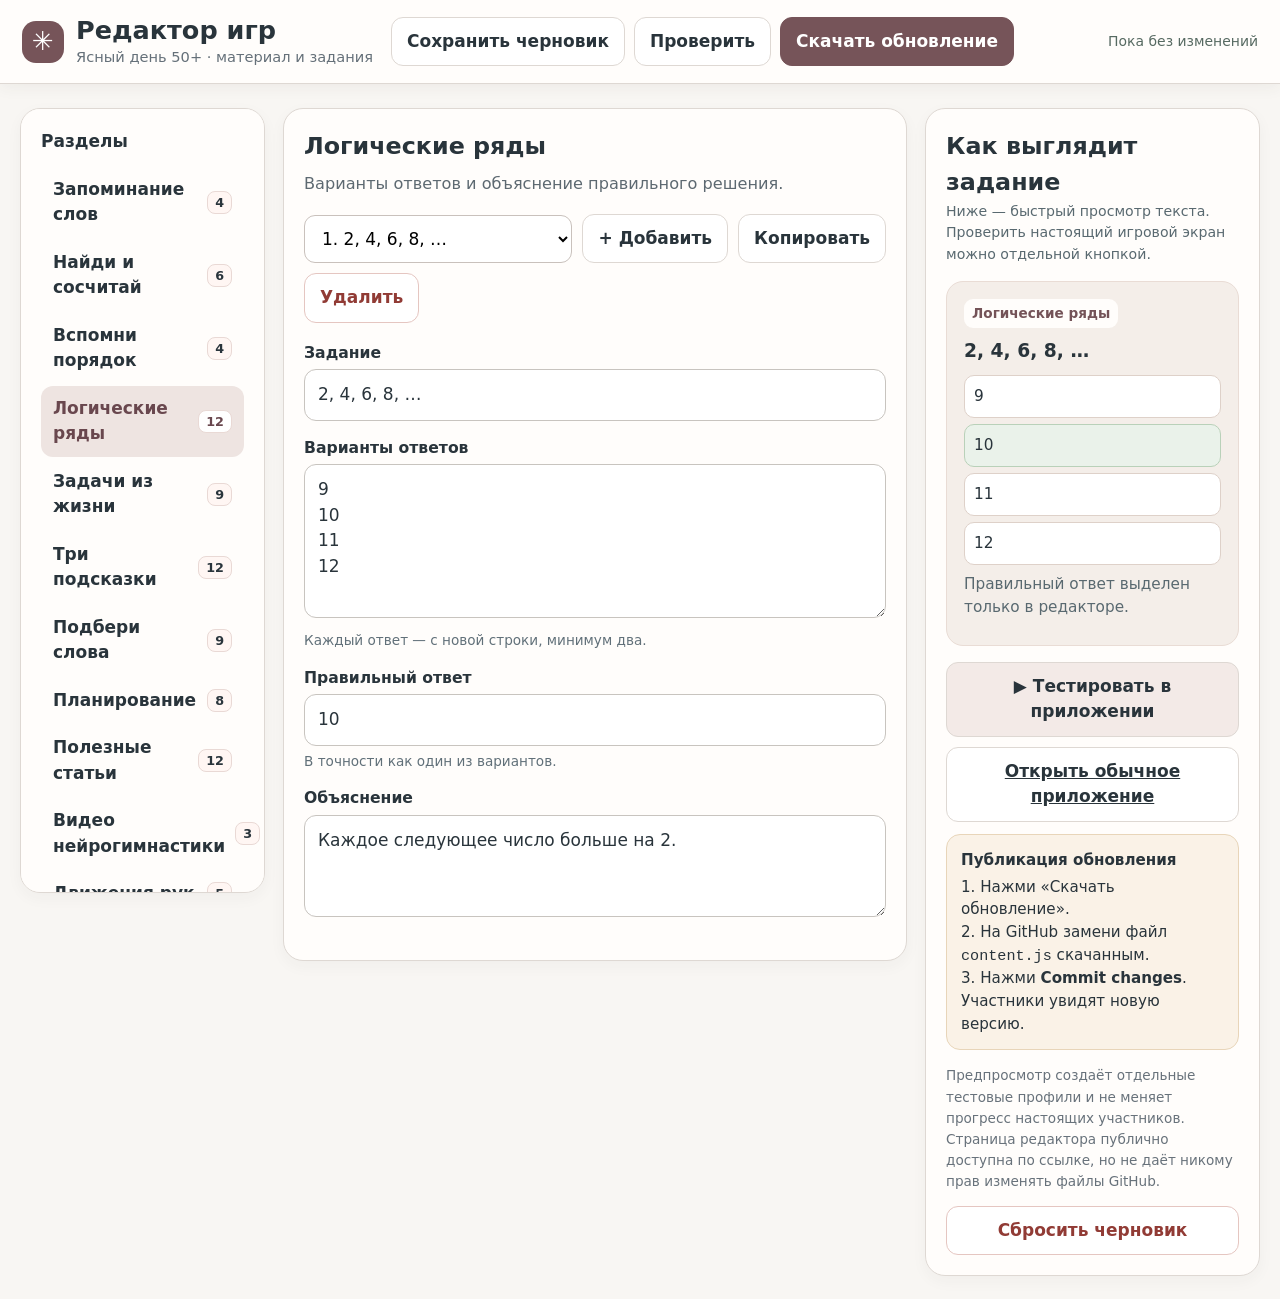
==== studio.html @ ee26c115 "Add files via upload" ====
<!doctype html>
<html lang="ru">
<head>
<meta charset="utf-8"/>
<meta name="viewport" content="width=device-width,initial-scale=1"/>
<meta name="color-scheme" content="light"/>
<meta name="robots" content="noindex,nofollow"/>
<title>Редактор игр — Ясный день 50+</title>
<style>
:root{font-family:system-ui,-apple-system,"Segoe UI",Arial,sans-serif;color:#29343b;background:#f8f6f3;font-size:17px;line-height:1.5;--accent:#765459;--dark:#29343b;--border:#ded8d3;--cream:#f8f6f3;--card:#fffdfb}
*{box-sizing:border-box}body{margin:0}button,input,textarea,select{font:inherit}button{cursor:pointer}button:disabled{cursor:not-allowed;opacity:.45}button:focus-visible,input:focus-visible,textarea:focus-visible,select:focus-visible,a:focus-visible{outline:3px solid #aa6d73;outline-offset:3px}a{color:#765459}h1,h2,h3,p{margin:0}h1{font-size:1.5rem;line-height:1.2}h2{font-size:1.4rem}h3{font-size:1.05rem}p{line-height:1.55}header{position:sticky;top:0;z-index:10;background:#fffdfb;border-bottom:1px solid var(--border);box-shadow:0 3px 15px #413b3410}.top{max-width:1420px;margin:auto;padding:15px 22px;display:flex;align-items:center;gap:18px;justify-content:space-between;flex-wrap:wrap}.logo{display:flex;align-items:center;gap:12px}.mark{width:42px;height:42px;border-radius:14px;background:var(--accent);display:grid;place-items:center;color:white;font-size:26px}.sub{color:#657079;font-size:.86rem}.actions{display:flex;gap:9px;flex-wrap:wrap;align-items:center}.button{border:1px solid var(--border);background:white;color:var(--dark);border-radius:12px;padding:11px 15px;font-weight:700;min-height:45px}.button.primary{background:var(--accent);border-color:var(--accent);color:white}.button.soft{background:#f3eae7}.button.warn{color:#913b35;border-color:#e5c6c1}.button:hover{filter:brightness(.97)}main{max-width:1420px;margin:24px auto;padding:0 20px;display:grid;grid-template-columns:245px minmax(400px,1fr) minmax(275px,335px);gap:18px;align-items:start}.panel{border:1px solid var(--border);background:var(--card);border-radius:20px;padding:20px;box-shadow:0 5px 16px #36312a0a}.sidebar{position:sticky;top:100px;max-height:calc(100vh - 115px);overflow-y:auto}.sidebar h2{font-size:1rem;margin:0 0 12px}.group{padding:10px 12px;border:0;background:transparent;border-radius:12px;width:100%;text-align:left;color:var(--dark);font-weight:650;margin:2px 0;display:flex;justify-content:space-between;gap:10px;align-items:center}.group.selected{background:#eee4e1;color:#69474e}.counter{background:#fff6f3;border:1px solid #e9d9d5;padding:1px 7px;border-radius:8px;font-size:.75rem}.group.selected .counter{background:white}.topline{display:flex;align-items:start;justify-content:space-between;gap:16px;flex-wrap:wrap;margin-bottom:18px}.desc{color:#5d6971;max-width:65ch;font-size:.95rem;margin-top:6px}.entry-tools{display:flex;gap:10px;align-items:center;flex-wrap:wrap;margin:16px 0 18px}.entry-tools select{flex:1;min-width:190px;max-width:100%;padding:12px 13px;border:1.5px solid #c9c1bc;background:white;border-radius:11px}.field{display:block;margin:15px 0}.field label{display:block;font-weight:750;font-size:.92rem;margin-bottom:5px}.field small{display:block;color:#617079;margin-top:5px;font-size:.8rem}.field input,.field textarea{width:100%;border:1.5px solid #c8c4bf;border-radius:12px;padding:12px 13px;background:white;color:var(--dark);line-height:1.5}.field textarea{resize:vertical;min-height:80px}.field textarea.rows{min-height:115px}.field textarea.paras{min-height:195px}.hint{font-size:.83rem;color:#596970}.status{font-size:.82rem;color:#576a62;margin-left:auto}.status.warning{color:#9d453b}.preview-panel{position:sticky;top:100px}.mini{border-radius:17px;background:#f4eee9;padding:17px;margin-top:15px;border:1px solid #e9dcd5}.mini span.tag{display:inline-block;background:#fffdfb;color:#745358;border-radius:9px;padding:4px 8px;font-size:.8rem;font-weight:700;margin-bottom:10px}.mini h3{font-size:1.1rem;line-height:1.35;margin-bottom:12px}.mini .choice{border:1px solid #ded1c9;border-radius:10px;margin:6px 0;padding:9px;background:white;font-size:.9rem}.mini .correct{background:#eaf2ea;border-color:#b9d1b9}.mini p{margin:8px 0;font-size:.9rem}.callout{background:#faf2e7;border:1px solid #e8d5b9;border-radius:14px;padding:14px;margin:12px 0;font-size:.89rem}.callout b{display:block;margin-bottom:4px}.footer-note{font-size:.8rem;color:#68727b;margin-top:15px}.stages{margin-top:16px;display:grid;gap:10px}.stages a,.stages button{width:100%;text-align:center}.entryempty{padding:45px 10px;text-align:center;color:#6b7277}.notify{position:fixed;right:20px;bottom:20px;padding:13px 18px;border-radius:12px;background:#263d34;color:white;max-width:350px;box-shadow:0 8px 26px #1114;display:none;z-index:30}.notify.visible{display:block}ol{padding-left:22px}li{margin:6px 0}strong{font-weight:780}@media(max-width:1120px){main{grid-template-columns:210px minmax(320px,1fr)}.preview-panel{position:static;grid-column:2}.sidebar{top:95px}}@media(max-width:720px){main{display:block;padding:0 12px;margin:12px auto}.sidebar,.preview-panel{position:static;max-height:none;margin-bottom:14px}.sidebar .groups{display:grid;grid-template-columns:1fr 1fr;gap:4px}.panel{padding:16px;margin-bottom:14px}.group{padding:10px 7px;font-size:.87rem}.top{padding:12px}.actions{width:100%}.actions .button{flex:1;padding:10px}.entry-tools select{width:100%;flex-basis:100%}.preview-panel{display:block}.status{width:100%}h1{font-size:1.25rem}}
</style>
<script src="./content.js" defer></script>
<script defer>
'use strict';
const KEY='yasny-editor-draft-v1';
const CATALOG={
WORD_POOLS:{name:'Запоминание слов',desc:'Каждая строка — одно слово. Один список используется в одном раунде.',kind:'list',fields:[['items','Слова','lines','Минимум 8 разных слов; лучше 12.']]},
FOCUS_POOLS:{name:'Найди и сосчитай',desc:'Первое слово — искомое, остальные — похожие отвлекающие.',kind:'list',fields:[['items','Слова','lines','Нужно 4 или больше: первое — цель.']]},
SEQ_POOLS:{name:'Вспомни порядок',desc:'Наборы для запоминания последовательности.',kind:'list',fields:[['items','Слова','lines','Минимум 5 разных слов.']]},
LOGIC:{name:'Логические ряды',desc:'Варианты ответов и объяснение правильного решения.',kind:'object',fields:[['q','Задание','text'],['choices','Варианты ответов','lines','Каждый ответ — с новой строки, минимум два.'],['answer','Правильный ответ','text','В точности как один из вариантов.'],['why','Объяснение','textarea']]},
EVERYDAY:{name:'Задачи из жизни',desc:'Небольшие бытовые задачи без давления времени.',kind:'object',fields:[['q','Вопрос','textarea'],['choices','Варианты ответов','lines'],['answer','Правильный ответ','text'],['why','Объяснение','textarea']]},
ASSOCIATIONS:{name:'Три подсказки',desc:'Три ассоциации, четыре возможных ответа.',kind:'object',fields:[['clues','Подсказки','lines','Желательно ровно три.'],['choices','Варианты ответов','lines'],['answer','Правильный ответ','text'],['why','Объяснение','textarea']]},
SPEECH_PROMPTS:{name:'Подбери слова',desc:'Участник называет или записывает слова по заданной теме.',kind:'object',fields:[['title','Название задания','text'],['hint','Пояснение','textarea'],['sample','Пример','textarea']]},
PLANNING_TASKS:{name:'Планирование',desc:'Три действия должны быть записаны сразу в правильном порядке.',kind:'object',fields:[['q','Ситуация','textarea'],['steps','Правильный порядок действий','lines','Каждое действие с новой строки, минимум три.'],['why','Объяснение','textarea']]},
ARTICLES:{name:'Полезные статьи',desc:'Короткие статьи для чтения в приложении.',kind:'object',fields:[['id','Уникальный ID (латиница)','text'],['category','Раздел','text'],['minutes','Время чтения в минутах','number'],['title','Заголовок','text'],['source','Код источника','text','Например who, nia, rusmanual. Используй существующий код источника.'],['paras','Абзацы статьи','paragraphs','Отделяйте абзацы пустой строкой.'],['tip','Совет в конце','textarea']]},
NEURO_VIDEOS:{name:'Видео нейрогимнастики',desc:'Используются ссылки на оригинальные видеоплееры, не копии чужих роликов.',kind:'object',fields:[['id','Уникальный ID (латиница)','text'],['name','Название','text'],['author','Автор / канал','text'],['provider','Платформа','text'],['length','Продолжительность','text'],['desc','Описание','textarea'],['url','Ссылка на оригинал','text','Ссылка должна начинаться с https://'],['embed','Ссылка для встраивания','text','Используй адрес встраивания, предоставленный платформой.']]},
NEURO_STEPS:{name:'Движения рук',desc:'Пошаговые движения и более простой вариант.',kind:'object',fields:[['name','Название','text'],['duration','Примерная длительность','text'],['kind','Что тренируем','text'],['instruction','Инструкция','textarea'],['easier','Упрощённый вариант','textarea']]}
};
const toText=v=>v==null?'':typeof v==='string'?v:String(v);
const htmlEscape=x=>toText(x).replace(/[&<>"']/g,c=>({'&':'&amp;','<':'&lt;','>':'&gt;','"':'&quot;',"'":'&#39;'}[c]));
const clone=v=>JSON.parse(JSON.stringify(v));
let published, content, selectedType='LOGIC', selectedIndex=0, statusTimer;
const $=id=>document.getElementById(id);
function inform(msg,problem=false){const el=$('notify');el.textContent=msg;el.style.background=problem?'#894b42':'#263d34';el.classList.add('visible');setTimeout(()=>el.classList.remove('visible'),2600)}
function restoreDraft(){try{const val=JSON.parse(localStorage.getItem(KEY)||'null');return val&&typeof val==='object'&&Object.keys(CATALOG).every(k=>Array.isArray(val[k]))?val:null}catch{return null}}
function saveDraft(){try{localStorage.setItem(KEY,JSON.stringify(content));$('status').textContent='Черновик сохранён в этом браузере';$('status').classList.remove('warning')}catch(e){$('status').textContent='Не удалось сохранить черновик. Скачай файл.';$('status').classList.add('warning')}}
function markSaved(){clearTimeout(statusTimer);$('status').textContent='Сохранение…';statusTimer=setTimeout(saveDraft,300)}
function humanItem(item,idx,type){if(Array.isArray(item))return `${idx+1}. ${item.slice(0,3).join(' · ')}${item.length>3?'…':''}`;return `${idx+1}. ${item.title||item.q||item.name||item.clues?.join(' + ')||'Задание'}`.slice(0,80)}
function listTypes(){const list=$('groups');list.innerHTML=Object.keys(CATALOG).map(k=>`<button class="group ${k===selectedType?'selected':''}" data-type="${k}" type="button">${htmlEscape(CATALOG[k].name)} <span class="counter">${content[k].length}</span></button>`).join('');list.querySelectorAll('button').forEach(b=>b.addEventListener('click',()=>{selectedType=b.dataset.type;selectedIndex=0;renderAll()}))}
function getItems(){return content[selectedType]}
function renderEntryList(){let a=getItems();if(selectedIndex>=a.length)selectedIndex=Math.max(0,a.length-1);$('entry-select').innerHTML=a.map((x,i)=>`<option value="${i}">${htmlEscape(humanItem(x,i,selectedType))}</option>`).join('');$('entry-select').value=String(selectedIndex);$('empty').hidden=a.length!==0;$('fields').hidden=a.length===0;$('delete').disabled=a.length<=1;$('duplicate').disabled=a.length===0}
function fieldText(v,kind){if(kind==='paragraphs')return Array.isArray(v)?v.join('\n\n'):toText(v);if(kind==='lines')return Array.isArray(v)?v.join('\n'):toText(v);return toText(v)}
function renderFields(){const schema=CATALOG[selectedType],row=getItems()[selectedIndex];$('fields').innerHTML='';if(!row)return;for(const [name,label,kind,hint] of schema.fields){let v=schema.kind==='list'?row:row[name];const container=document.createElement('div');container.className='field';let l=document.createElement('label');l.textContent=label;let ctl=document.createElement(kind==='textarea'||kind==='lines'||kind==='paragraphs'?'textarea':'input');ctl.id='field-'+name;l.htmlFor=ctl.id;container.appendChild(l);if(ctl.tagName==='TEXTAREA'){ctl.className=kind==='paragraphs'?'paras':kind==='lines'?'rows':'';ctl.rows=kind==='paragraphs'?9:kind==='lines'?5:3}else{ctl.type=kind==='number'?'number':'text';if(kind==='number')ctl.min='1'}ctl.value=fieldText(v,kind);ctl.addEventListener('input',()=>{let newVal=ctl.value;if(kind==='lines')newVal=newVal.split(/\r?\n/).map(x=>x.trim()).filter(Boolean);if(kind==='paragraphs')newVal=newVal.split(/\n\s*\n/).map(x=>x.trim()).filter(Boolean);if(kind==='number')newVal=Math.max(1,Number(newVal)||1);if(schema.kind==='list')getItems()[selectedIndex]=newVal;else getItems()[selectedIndex][name]=newVal;markSaved();renderMini();});container.appendChild(ctl);if(hint){let el=document.createElement('small');el.textContent=hint;container.appendChild(el)}$('fields').appendChild(container)}}
function renderMini(){const typ=selectedType,rec=getItems()[selectedIndex],host=$('mini');if(!rec){host.innerHTML='<p>Добавьте первое задание.</p>';return}let h=`<span class="tag">${htmlEscape(CATALOG[typ].name)}</span>`;if(Array.isArray(rec)){h+=`<h3>${typ==='FOCUS_POOLS'?'Найдите первый элемент':'Запомните слова'}</h3><div>${rec.map((x,i)=>`<div class="choice">${typ==='FOCUS_POOLS'&&i===0?'Цель: ':''}${htmlEscape(x)}</div>`).join('')}</div>`}
else if(rec.choices){h+=`<h3>${htmlEscape(rec.q||rec.clues?.join(' · ')||'Какой вариант подходит?')}</h3>${rec.choices.map(c=>`<div class="choice ${c===rec.answer?'correct':''}">${htmlEscape(c)}</div>`).join('')}<p class="hint">Правильный ответ выделен только в редакторе.</p>`}
else if(rec.steps){h+=`<h3>${htmlEscape(rec.q)}</h3>${rec.steps.map((step,i)=>`<div class="choice">${i+1}. ${htmlEscape(step)}</div>`).join('')}`}
else if(rec.paras){h+=`<h3>${htmlEscape(rec.title)}</h3>${rec.paras.slice(0,2).map(p=>`<p>${htmlEscape(p)}</p>`).join('')}`}
else{h+=`<h3>${htmlEscape(rec.title||rec.name||'Новое упражнение')}</h3><p>${htmlEscape(rec.hint||rec.desc||rec.instruction||'Заполните поля слева.')}</p>`}host.innerHTML=h}
function renderAll(){const cfg=CATALOG[selectedType];$('section-title').textContent=cfg.name;$('section-desc').textContent=cfg.desc;listTypes();renderEntryList();renderFields();renderMini()}
function newRow(type){let arr=content[type];if(!arr.length){if(CATALOG[type].kind==='list')return ['новое слово','ещё слово','третье слово','четвёртое слово','пятое слово','шестое слово','седьмое слово','восьмое слово'];const o={};for(const [n,,kind] of CATALOG[type].fields)o[n]=kind==='lines'||kind==='paragraphs'?[]:kind==='number'?2:'';if('id' in o)o.id='new-'+Math.random().toString(36).slice(2,8);return o}const v=clone(arr[arr.length-1]);if(CATALOG[type].kind==='list')return v;if('id' in v)v.id='new-'+Math.random().toString(36).slice(2,8);if('title' in v)v.title='Новое: '+v.title;if('name' in v)v.name='Новое: '+v.name;if('q' in v)v.q='Новое: '+v.q;return v}
function readErrors(){
 let problems=[];
 for(const type of Object.keys(CATALOG)){
  const a=content[type];
  if(!Array.isArray(a)||!a.length){problems.push(`${CATALOG[type].name}: нет заданий`);continue;}
  for(let i=0;i<a.length;i++){
   const o=a[i],ref=`${CATALOG[type].name} №${i+1}`;
   if(Array.isArray(o)){
    const min=type==='FOCUS_POOLS'?4:type==='WORD_POOLS'?8:5;
    if(o.length<min)problems.push(`${ref}: минимум ${min} слов`);
    if(new Set(o).size!==o.length)problems.push(`${ref}: повторяются слова`);
    continue;
   }
   for(const [key,label] of CATALOG[type].fields){
    const v=o[key];
    if(v===undefined||v===null||(typeof v==='string'&&!v.trim())||(Array.isArray(v)&&!v.length))problems.push(`${ref}: заполните «${label}»`);
   }
   if(o.choices){
    if(o.choices.length<2)problems.push(`${ref}: минимум два ответа`);
    if(!o.choices.includes(o.answer))problems.push(`${ref}: правильный ответ не совпадает с вариантами`);
   }
   if(type==='ASSOCIATIONS'&&o.clues.length!==3)problems.push(`${ref}: нужно ровно три подсказки`);
   if(type==='PLANNING_TASKS'&&o.steps.length<3)problems.push(`${ref}: минимум три действия`);
   if(type==='NEURO_VIDEOS'&&(!/^https:\/\//.test(o.url)||!/^https:\/\//.test(o.embed)))problems.push(`${ref}: ссылки должны начинаться с https://`);
   if(['ARTICLES','NEURO_VIDEOS'].includes(type)&&!/^[a-z0-9_-]+$/i.test(o.id))problems.push(`${ref}: ID может содержать только латиницу, цифры, - или _`);
   if(type==='ARTICLES'&&!['dual','who','rus','rusmanual','active','review','nhs','breath','nia','pointer','nice','wcag','nih'].includes(o.source))problems.push(`${ref}: неизвестный код источника`);
  }
  if(['ARTICLES','NEURO_VIDEOS'].includes(type)){
   const ids=a.map(v=>v.id);
   if(new Set(ids).size!==ids.length)problems.push(`${CATALOG[type].name}: повторяются ID`);
  }
 }
 return problems;
}
function checkContent(){const errs=readErrors();$('errors').hidden=!errs.length;$('errors').innerHTML=errs.length?`<b>Нужно поправить перед публикацией (${errs.length}):</b><ol>${errs.slice(0,18).map(e=>`<li>${htmlEscape(e)}</li>`).join('')}${errs.length>18?`<li>И ещё ${errs.length-18}…</li>`:''}</ol>`:'<b>Всё заполнено корректно.</b>';return errs.length===0}
function exportedContent(){return `/* Материалы приложения «Ясный день 50+». Создано редактором studio.html. */\n(function(){\n  const published = ${JSON.stringify(content,null,2)};\n  let current = published;\n  if (new URLSearchParams(location.search).get('preview') === '1') {\n    try {\n      const draft = JSON.parse(localStorage.getItem('yasny-editor-draft-v1') || 'null');\n      if (draft && typeof draft === 'object' && Array.isArray(draft.LOGIC) && Array.isArray(draft.NEURO_VIDEOS)) current = draft;\n    } catch (e) { console.warn('Не удалось загрузить черновик', e); }\n  }\n  window.YASNY_CONTENT = current;\n})();\n`}
function download(filename,str,mime){const blob=new Blob([str],{type:mime});const url=URL.createObjectURL(blob),a=document.createElement('a');a.href=url;a.download=filename;document.body.appendChild(a);a.click();a.remove();setTimeout(()=>URL.revokeObjectURL(url),2000)}
document.addEventListener('DOMContentLoaded',()=>{
  if(!window.YASNY_CONTENT){document.body.innerHTML='<h1 style="padding:35px">Не загружен content.js. Положите studio.html рядом с content.js.</h1>';return}
  published=clone(window.YASNY_CONTENT);content=restoreDraft()||clone(published);renderAll();$('status').textContent=restoreDraft()?'Найден сохранённый черновик':'Пока без изменений';
  $('entry-select').addEventListener('change',e=>{selectedIndex=Number(e.target.value);renderFields();renderMini()});
  $('add').onclick=()=>{getItems().push(newRow(selectedType));selectedIndex=getItems().length-1;markSaved();renderAll();inform('Задание добавлено — отредактируйте поля')};
  $('duplicate').onclick=()=>{getItems().splice(selectedIndex+1,0,clone(getItems()[selectedIndex]));selectedIndex++;let rec=getItems()[selectedIndex];if(!Array.isArray(rec)&&'id'in rec)rec.id='copy-'+Math.random().toString(36).slice(2,8);markSaved();renderAll();inform('Создана копия задания')};
  $('delete').onclick=()=>{if(getItems().length<=1)return inform('В этой категории нужно оставить хотя бы одно задание',true);if(!confirm('Удалить это задание из черновика?'))return;getItems().splice(selectedIndex,1);selectedIndex=Math.max(0,selectedIndex-1);markSaved();renderAll()};
  $('save').onclick=()=>{clearTimeout(statusTimer);saveDraft();inform('Черновик сохранён на этом устройстве')};
  $('check').onclick=()=>{if(checkContent())inform('Проверка пройдена. Можно открыть предпросмотр.')};
  $('preview').onclick=()=>{saveDraft();window.open('./index.html?preview=1','_blank','noopener')};
  $('download').onclick=()=>{saveDraft();if(!checkContent())return inform('Исправьте замечания в блоке проверки',true);download('content.js',exportedContent(),'text/javascript;charset=utf-8');inform('Файл content.js скачан. Загрузите его на GitHub.')};
  $('reset').onclick=()=>{if(!confirm('Удалить локальный черновик и вернуть материалы из опубликованного content.js?'))return;content=clone(published);localStorage.removeItem(KEY);selectedIndex=0;renderAll();$('status').textContent='Черновик сброшен'};
});
</script>
</head>
<body>
<header><div class="top"><div class="logo"><div class="mark" aria-hidden="true">✳</div><div><h1>Редактор игр</h1><p class="sub">Ясный день 50+ · материал и задания</p></div></div><div class="actions"><button class="button" id="save" type="button">Сохранить черновик</button><button class="button" id="check" type="button">Проверить</button><button class="button primary" id="download" type="button">Скачать обновление</button></div><div class="status" id="status" aria-live="polite">Загрузка…</div></div></header>
<main>
<aside class="panel sidebar"><h2>Разделы</h2><div class="groups" id="groups"></div><div class="callout"><b>Как устроено сохранение</b>Изменения в редакторе видны только тебе, пока не загрузишь обновлённый файл на GitHub.</div></aside>
<section class="panel"><div class="topline"><div><h2 id="section-title"></h2><p class="desc" id="section-desc"></p></div></div><div class="entry-tools"><select aria-label="Выберите задание" id="entry-select"></select><button class="button" id="add" type="button">+ Добавить</button><button class="button" id="duplicate" type="button">Копировать</button><button class="button warn" id="delete" type="button">Удалить</button></div><div id="empty" class="entryempty" hidden>Здесь пока нет заданий. Нажмите «Добавить».</div><div id="fields"></div><div id="errors" class="callout" hidden aria-live="polite"></div></section>
<aside class="panel preview-panel"><h2>Как выглядит задание</h2><p class="hint">Ниже — быстрый просмотр текста. Проверить настоящий игровой экран можно отдельной кнопкой.</p><div class="mini" id="mini"></div><div class="stages"><button class="button soft" id="preview" type="button">▶ Тестировать в приложении</button><a class="button" href="./index.html" target="_blank" rel="noopener">Открыть обычное приложение</a></div><div class="callout"><b>Публикация обновления</b>1. Нажми «Скачать обновление».<br/>2. На GitHub замени файл <code>content.js</code> скачанным.<br/>3. Нажми <strong>Commit changes</strong>. Участники увидят новую версию.</div><p class="footer-note">Предпросмотр создаёт отдельные тестовые профили и не меняет прогресс настоящих участников. Страница редактора публично доступна по ссылке, но не даёт никому прав изменять файлы GitHub.</p><button class="button warn" id="reset" type="button" style="width:100%;margin-top:14px">Сбросить черновик</button></aside>
</main><div id="notify" class="notify" role="status" aria-live="polite"></div>
</body>
</html>
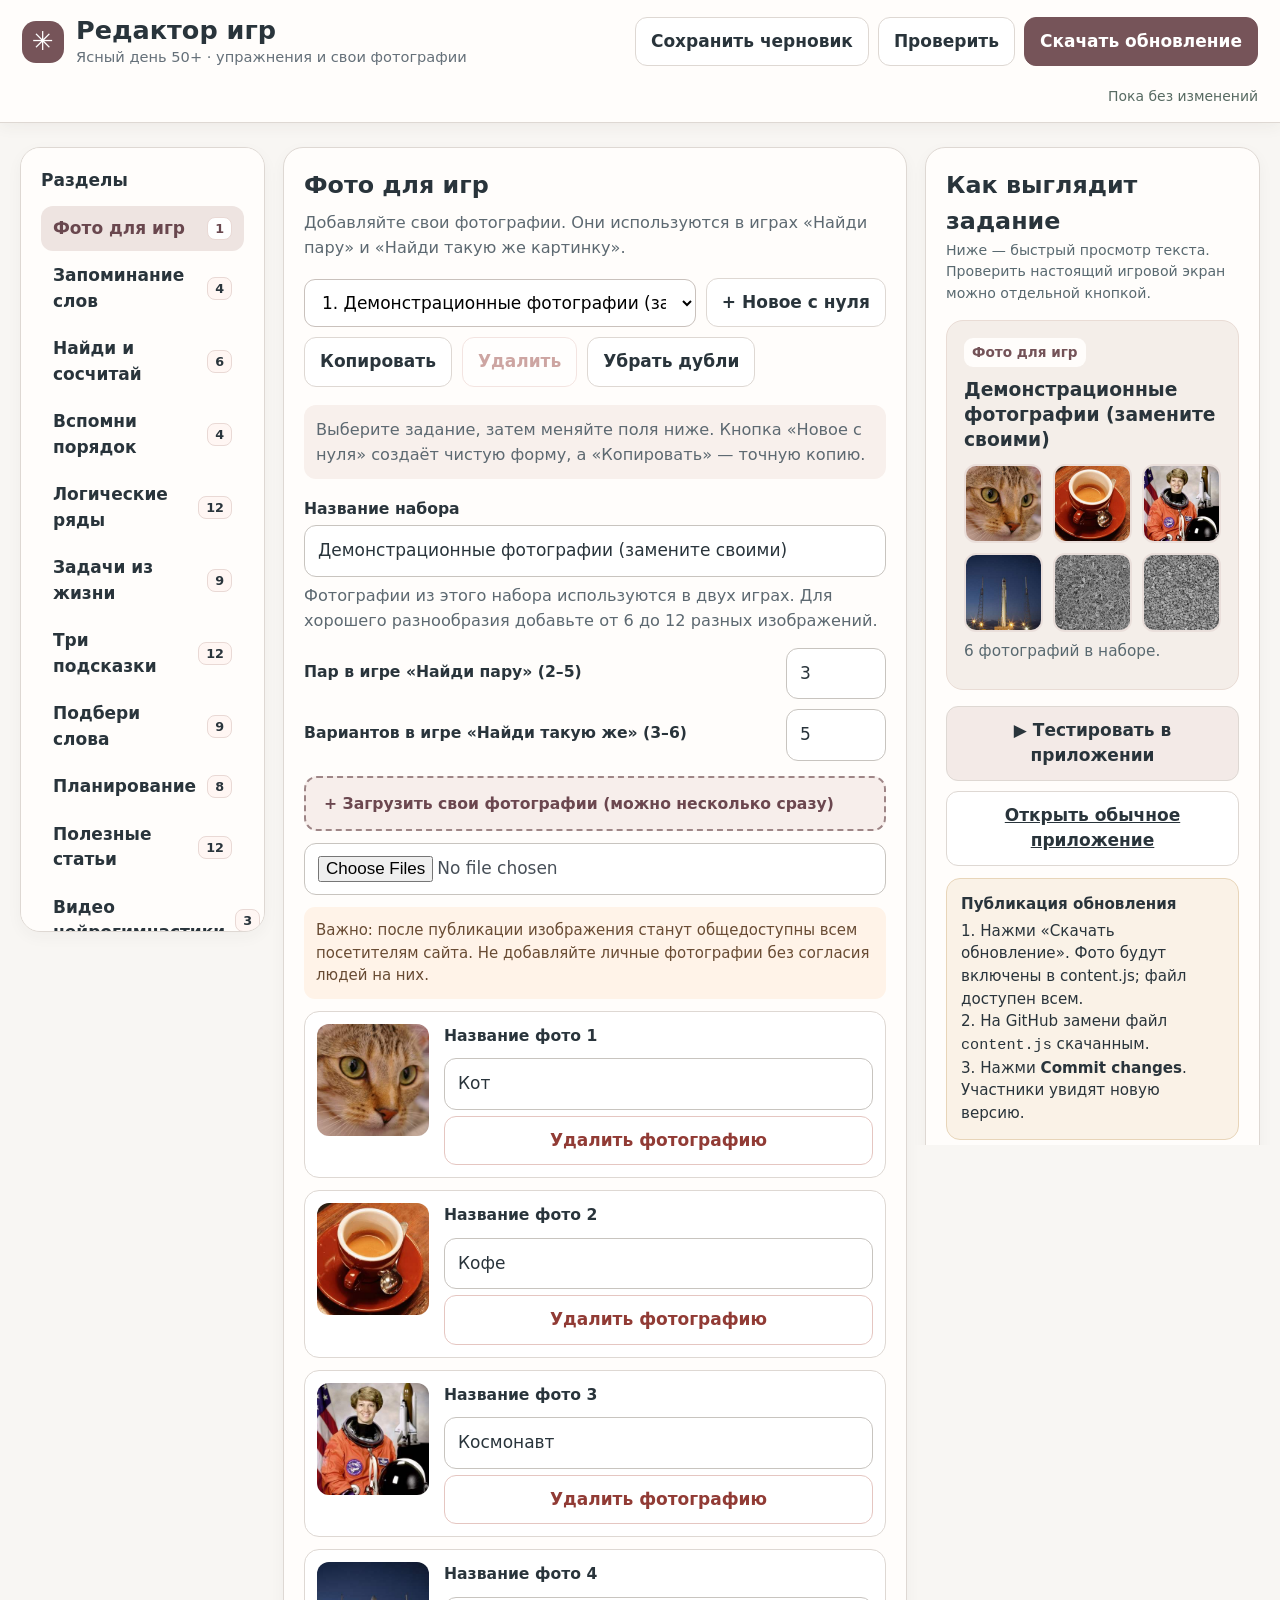
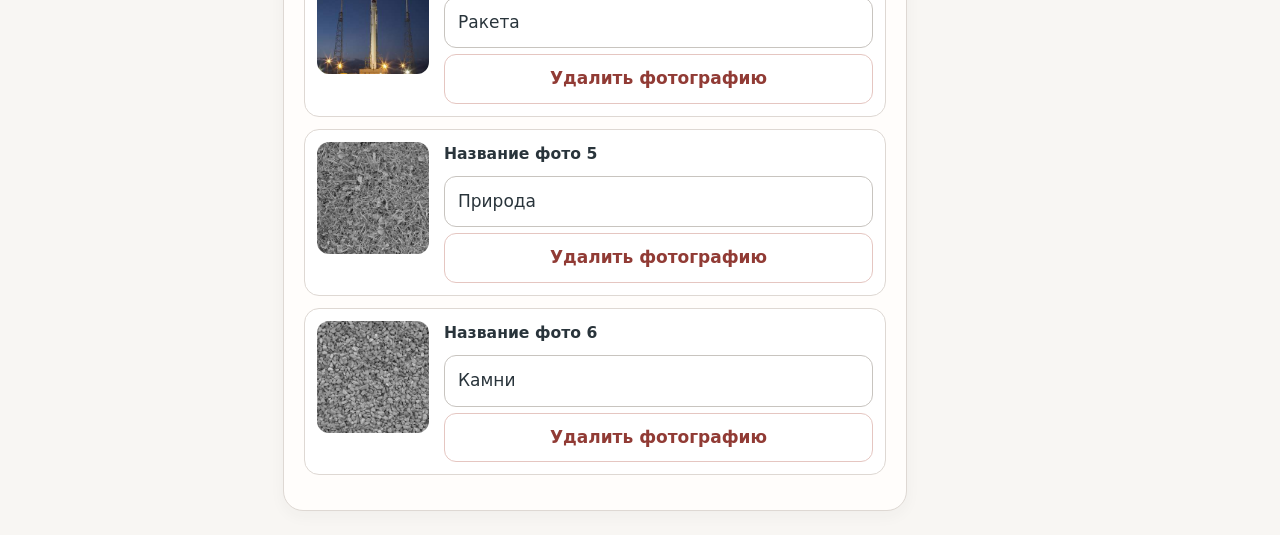
==== commit 230a4e57: "Add files via upload" ====
--- a/studio.html
+++ b/studio.html
@@ -9,12 +9,21 @@
 <style>
 :root{font-family:system-ui,-apple-system,"Segoe UI",Arial,sans-serif;color:#29343b;background:#f8f6f3;font-size:17px;line-height:1.5;--accent:#765459;--dark:#29343b;--border:#ded8d3;--cream:#f8f6f3;--card:#fffdfb}
 *{box-sizing:border-box}body{margin:0}button,input,textarea,select{font:inherit}button{cursor:pointer}button:disabled{cursor:not-allowed;opacity:.45}button:focus-visible,input:focus-visible,textarea:focus-visible,select:focus-visible,a:focus-visible{outline:3px solid #aa6d73;outline-offset:3px}a{color:#765459}h1,h2,h3,p{margin:0}h1{font-size:1.5rem;line-height:1.2}h2{font-size:1.4rem}h3{font-size:1.05rem}p{line-height:1.55}header{position:sticky;top:0;z-index:10;background:#fffdfb;border-bottom:1px solid var(--border);box-shadow:0 3px 15px #413b3410}.top{max-width:1420px;margin:auto;padding:15px 22px;display:flex;align-items:center;gap:18px;justify-content:space-between;flex-wrap:wrap}.logo{display:flex;align-items:center;gap:12px}.mark{width:42px;height:42px;border-radius:14px;background:var(--accent);display:grid;place-items:center;color:white;font-size:26px}.sub{color:#657079;font-size:.86rem}.actions{display:flex;gap:9px;flex-wrap:wrap;align-items:center}.button{border:1px solid var(--border);background:white;color:var(--dark);border-radius:12px;padding:11px 15px;font-weight:700;min-height:45px}.button.primary{background:var(--accent);border-color:var(--accent);color:white}.button.soft{background:#f3eae7}.button.warn{color:#913b35;border-color:#e5c6c1}.button:hover{filter:brightness(.97)}main{max-width:1420px;margin:24px auto;padding:0 20px;display:grid;grid-template-columns:245px minmax(400px,1fr) minmax(275px,335px);gap:18px;align-items:start}.panel{border:1px solid var(--border);background:var(--card);border-radius:20px;padding:20px;box-shadow:0 5px 16px #36312a0a}.sidebar{position:sticky;top:100px;max-height:calc(100vh - 115px);overflow-y:auto}.sidebar h2{font-size:1rem;margin:0 0 12px}.group{padding:10px 12px;border:0;background:transparent;border-radius:12px;width:100%;text-align:left;color:var(--dark);font-weight:650;margin:2px 0;display:flex;justify-content:space-between;gap:10px;align-items:center}.group.selected{background:#eee4e1;color:#69474e}.counter{background:#fff6f3;border:1px solid #e9d9d5;padding:1px 7px;border-radius:8px;font-size:.75rem}.group.selected .counter{background:white}.topline{display:flex;align-items:start;justify-content:space-between;gap:16px;flex-wrap:wrap;margin-bottom:18px}.desc{color:#5d6971;max-width:65ch;font-size:.95rem;margin-top:6px}.entry-tools{display:flex;gap:10px;align-items:center;flex-wrap:wrap;margin:16px 0 18px}.entry-tools select{flex:1;min-width:190px;max-width:100%;padding:12px 13px;border:1.5px solid #c9c1bc;background:white;border-radius:11px}.field{display:block;margin:15px 0}.field label{display:block;font-weight:750;font-size:.92rem;margin-bottom:5px}.field small{display:block;color:#617079;margin-top:5px;font-size:.8rem}.field input,.field textarea{width:100%;border:1.5px solid #c8c4bf;border-radius:12px;padding:12px 13px;background:white;color:var(--dark);line-height:1.5}.field textarea{resize:vertical;min-height:80px}.field textarea.rows{min-height:115px}.field textarea.paras{min-height:195px}.hint{font-size:.83rem;color:#596970}.status{font-size:.82rem;color:#576a62;margin-left:auto}.status.warning{color:#9d453b}.preview-panel{position:sticky;top:100px}.mini{border-radius:17px;background:#f4eee9;padding:17px;margin-top:15px;border:1px solid #e9dcd5}.mini span.tag{display:inline-block;background:#fffdfb;color:#745358;border-radius:9px;padding:4px 8px;font-size:.8rem;font-weight:700;margin-bottom:10px}.mini h3{font-size:1.1rem;line-height:1.35;margin-bottom:12px}.mini .choice{border:1px solid #ded1c9;border-radius:10px;margin:6px 0;padding:9px;background:white;font-size:.9rem}.mini .correct{background:#eaf2ea;border-color:#b9d1b9}.mini p{margin:8px 0;font-size:.9rem}.callout{background:#faf2e7;border:1px solid #e8d5b9;border-radius:14px;padding:14px;margin:12px 0;font-size:.89rem}.callout b{display:block;margin-bottom:4px}.footer-note{font-size:.8rem;color:#68727b;margin-top:15px}.stages{margin-top:16px;display:grid;gap:10px}.stages a,.stages button{width:100%;text-align:center}.entryempty{padding:45px 10px;text-align:center;color:#6b7277}.notify{position:fixed;right:20px;bottom:20px;padding:13px 18px;border-radius:12px;background:#263d34;color:white;max-width:350px;box-shadow:0 8px 26px #1114;display:none;z-index:30}.notify.visible{display:block}ol{padding-left:22px}li{margin:6px 0}strong{font-weight:780}@media(max-width:1120px){main{grid-template-columns:210px minmax(320px,1fr)}.preview-panel{position:static;grid-column:2}.sidebar{top:95px}}@media(max-width:720px){main{display:block;padding:0 12px;margin:12px auto}.sidebar,.preview-panel{position:static;max-height:none;margin-bottom:14px}.sidebar .groups{display:grid;grid-template-columns:1fr 1fr;gap:4px}.panel{padding:16px;margin-bottom:14px}.group{padding:10px 7px;font-size:.87rem}.top{padding:12px}.actions{width:100%}.actions .button{flex:1;padding:10px}.entry-tools select{width:100%;flex-basis:100%}.preview-panel{display:block}.status{width:100%}h1{font-size:1.25rem}}
+
+.photo-levels{display:grid;grid-template-columns:1fr 100px;align-items:center;gap:10px;margin:15px 0}.photo-levels input{min-width:0;width:100%}.image-upload-label{display:block;padding:14px 18px;border:2px dashed #9e8586;background:#f7eeeb;border-radius:13px;font-weight:800;cursor:pointer;color:#6b474f;margin:12px 0}
+#picture-files{display:block;width:100%;margin:12px 0;color:#474f58}.privacy-note{padding:12px;background:#fff3e8;border-radius:11px;font-size:.88rem;color:#684b33;line-height:1.5}
+.picture-row{display:grid;grid-template-columns:112px 1fr;gap:15px;align-items:start;border:1px solid #ded8d3;border-radius:15px;padding:12px;margin:12px 0;background:#fff}
+.picture-row img{width:112px;height:112px;border-radius:12px;object-fit:cover}.picture-edit{display:grid;gap:6px}.picture-edit input{width:100%;min-width:0}
+.image-gallery-min{display:grid;grid-template-columns:repeat(3,minmax(0,1fr));gap:10px;margin-top:10px}.image-gallery-min img{width:100%;aspect-ratio:1;object-fit:cover;border-radius:12px;border:2px solid #eadfdb}
+#edit-hint{margin:12px 0 18px;padding:12px;background:#f8f0ec;border-radius:12px}#entry-select{min-width:260px}
+@media(max-width:500px){.picture-row{grid-template-columns:84px 1fr}.picture-row img{width:84px;height:84px}.image-gallery-min{grid-template-columns:repeat(2,minmax(0,1fr))}}
 </style>
 <script src="./content.js" defer></script>
 <script defer>
 'use strict';
 const KEY='yasny-editor-draft-v1';
 const CATALOG={
+PICTURE_SETS:{name:'Фото для игр',desc:'Добавляйте свои фотографии. Они используются в играх «Найди пару» и «Найди такую же картинку».',kind:'pictures',fields:[]},
 WORD_POOLS:{name:'Запоминание слов',desc:'Каждая строка — одно слово. Один список используется в одном раунде.',kind:'list',fields:[['items','Слова','lines','Минимум 8 разных слов; лучше 12.']]},
 FOCUS_POOLS:{name:'Найди и сосчитай',desc:'Первое слово — искомое, остальные — похожие отвлекающие.',kind:'list',fields:[['items','Слова','lines','Нужно 4 или больше: первое — цель.']]},
 SEQ_POOLS:{name:'Вспомни порядок',desc:'Наборы для запоминания последовательности.',kind:'list',fields:[['items','Слова','lines','Минимум 5 разных слов.']]},
@@ -30,25 +39,61 @@
 const toText=v=>v==null?'':typeof v==='string'?v:String(v);
 const htmlEscape=x=>toText(x).replace(/[&<>"']/g,c=>({'&':'&amp;','<':'&lt;','>':'&gt;','"':'&quot;',"'":'&#39;'}[c]));
 const clone=v=>JSON.parse(JSON.stringify(v));
-let published, content, selectedType='LOGIC', selectedIndex=0, statusTimer;
+let published, content, selectedType='PICTURE_SETS', selectedIndex=0, statusTimer;
 const $=id=>document.getElementById(id);
 function inform(msg,problem=false){const el=$('notify');el.textContent=msg;el.style.background=problem?'#894b42':'#263d34';el.classList.add('visible');setTimeout(()=>el.classList.remove('visible'),2600)}
-function restoreDraft(){try{const val=JSON.parse(localStorage.getItem(KEY)||'null');return val&&typeof val==='object'&&Object.keys(CATALOG).every(k=>Array.isArray(val[k]))?val:null}catch{return null}}
+function restoreDraft(){try{const val=JSON.parse(localStorage.getItem(KEY)||'null');return val&&typeof val==='object'&&Array.isArray(val.LOGIC)?Object.assign({},clone(window.YASNY_CONTENT),val):null}catch{return null}}
 function saveDraft(){try{localStorage.setItem(KEY,JSON.stringify(content));$('status').textContent='Черновик сохранён в этом браузере';$('status').classList.remove('warning')}catch(e){$('status').textContent='Не удалось сохранить черновик. Скачай файл.';$('status').classList.add('warning')}}
 function markSaved(){clearTimeout(statusTimer);$('status').textContent='Сохранение…';statusTimer=setTimeout(saveDraft,300)}
-function humanItem(item,idx,type){if(Array.isArray(item))return `${idx+1}. ${item.slice(0,3).join(' · ')}${item.length>3?'…':''}`;return `${idx+1}. ${item.title||item.q||item.name||item.clues?.join(' + ')||'Задание'}`.slice(0,80)}
+function humanItem(item,idx,type){if(type==='PICTURE_SETS')return `${idx+1}. ${item.title||'Набор фотографий'} (${item.images?.length||0} фото)`;if(Array.isArray(item))return `${idx+1}. ${item.slice(0,3).join(' · ')}${item.length>3?'…':''}`;return `${idx+1}. ${item.title||item.q||item.name||item.clues?.join(' + ')||'Задание'}`.slice(0,80)}
 function listTypes(){const list=$('groups');list.innerHTML=Object.keys(CATALOG).map(k=>`<button class="group ${k===selectedType?'selected':''}" data-type="${k}" type="button">${htmlEscape(CATALOG[k].name)} <span class="counter">${content[k].length}</span></button>`).join('');list.querySelectorAll('button').forEach(b=>b.addEventListener('click',()=>{selectedType=b.dataset.type;selectedIndex=0;renderAll()}))}
 function getItems(){return content[selectedType]}
+function removeDuplicates(){let removed=0;for(const key of Object.keys(CATALOG)){
+ const list=content[key],seen=new Set();content[key]=list.filter(item=>{let fingerprint=JSON.stringify(item);if(seen.has(fingerprint)){removed++;return false}seen.add(fingerprint);return true});
+ }
+ selectedIndex=0;markSaved();renderAll();inform(removed?`Удалено повторов: ${removed}`:'Одинаковых заданий не найдено');}
 function renderEntryList(){let a=getItems();if(selectedIndex>=a.length)selectedIndex=Math.max(0,a.length-1);$('entry-select').innerHTML=a.map((x,i)=>`<option value="${i}">${htmlEscape(humanItem(x,i,selectedType))}</option>`).join('');$('entry-select').value=String(selectedIndex);$('empty').hidden=a.length!==0;$('fields').hidden=a.length===0;$('delete').disabled=a.length<=1;$('duplicate').disabled=a.length===0}
 function fieldText(v,kind){if(kind==='paragraphs')return Array.isArray(v)?v.join('\n\n'):toText(v);if(kind==='lines')return Array.isArray(v)?v.join('\n'):toText(v);return toText(v)}
-function renderFields(){const schema=CATALOG[selectedType],row=getItems()[selectedIndex];$('fields').innerHTML='';if(!row)return;for(const [name,label,kind,hint] of schema.fields){let v=schema.kind==='list'?row:row[name];const container=document.createElement('div');container.className='field';let l=document.createElement('label');l.textContent=label;let ctl=document.createElement(kind==='textarea'||kind==='lines'||kind==='paragraphs'?'textarea':'input');ctl.id='field-'+name;l.htmlFor=ctl.id;container.appendChild(l);if(ctl.tagName==='TEXTAREA'){ctl.className=kind==='paragraphs'?'paras':kind==='lines'?'rows':'';ctl.rows=kind==='paragraphs'?9:kind==='lines'?5:3}else{ctl.type=kind==='number'?'number':'text';if(kind==='number')ctl.min='1'}ctl.value=fieldText(v,kind);ctl.addEventListener('input',()=>{let newVal=ctl.value;if(kind==='lines')newVal=newVal.split(/\r?\n/).map(x=>x.trim()).filter(Boolean);if(kind==='paragraphs')newVal=newVal.split(/\n\s*\n/).map(x=>x.trim()).filter(Boolean);if(kind==='number')newVal=Math.max(1,Number(newVal)||1);if(schema.kind==='list')getItems()[selectedIndex]=newVal;else getItems()[selectedIndex][name]=newVal;markSaved();renderMini();});container.appendChild(ctl);if(hint){let el=document.createElement('small');el.textContent=hint;container.appendChild(el)}$('fields').appendChild(container)}}
-function renderMini(){const typ=selectedType,rec=getItems()[selectedIndex],host=$('mini');if(!rec){host.innerHTML='<p>Добавьте первое задание.</p>';return}let h=`<span class="tag">${htmlEscape(CATALOG[typ].name)}</span>`;if(Array.isArray(rec)){h+=`<h3>${typ==='FOCUS_POOLS'?'Найдите первый элемент':'Запомните слова'}</h3><div>${rec.map((x,i)=>`<div class="choice">${typ==='FOCUS_POOLS'&&i===0?'Цель: ':''}${htmlEscape(x)}</div>`).join('')}</div>`}
+async function photoToData(file){
+ if(!file.type.startsWith('image/'))throw new Error('Нужен файл изображения JPG, PNG, WEBP или HEIC, поддерживаемый браузером');
+ const objectUrl=URL.createObjectURL(file);
+ try{const image=new Image();image.src=objectUrl;await image.decode();const canvas=document.createElement('canvas');const side=Math.min(image.naturalWidth,image.naturalHeight);
+ canvas.width=400;canvas.height=400;const ctx=canvas.getContext('2d',{alpha:false});ctx.fillStyle='#ffffff';ctx.fillRect(0,0,400,400);
+ ctx.drawImage(image,(image.naturalWidth-side)/2,(image.naturalHeight-side)/2,side,side,0,0,400,400);
+ return canvas.toDataURL('image/jpeg',0.62);
+ }finally{URL.revokeObjectURL(objectUrl)}
+}
+function renderPictureFields(){const rec=getItems()[selectedIndex],host=$('fields');host.innerHTML='';if(!rec)return;
+ const wrapper=document.createElement('div');wrapper.className='field';wrapper.innerHTML='<label for="picture-title">Название набора</label><input id="picture-title" placeholder="Например, предметы дома"><p class="desc">Фотографии из этого набора используются в двух играх. Для хорошего разнообразия добавьте от 6 до 12 разных изображений.</p><div class="photo-levels"><label for="photo-pairs-count">Пар в игре «Найди пару» (2–5)</label><input id="photo-pairs-count" type="number" min="2" max="5" value="3"/><label for="photo-find-count">Вариантов в игре «Найди такую же» (3–6)</label><input id="photo-find-count" type="number" min="3" max="6" value="5"/></div><label for="picture-files" class="image-upload-label">+ Загрузить свои фотографии (можно несколько сразу)</label><input id="picture-files" type="file" accept="image/*" multiple/><p class="privacy-note">Важно: после публикации изображения станут общедоступны всем посетителям сайта. Не добавляйте личные фотографии без согласия людей на них.</p><div id="picture-gallery" class="image-gallery"></div>';
+ host.appendChild(wrapper);for(const [field,key,min,max,defaultValue] of [['photo-pairs-count','pairs',2,5,3],['photo-find-count','findOptions',3,6,5]]){const input=$(field);input.value=String(rec[key]||defaultValue);input.addEventListener('change',()=>{rec[key]=Math.max(min,Math.min(max,Number(input.value)||defaultValue));input.value=rec[key];markSaved();renderMini()})};const title=$('picture-title');title.value=rec.title||'';title.addEventListener('input',()=>{rec.title=title.value;markSaved();renderMini()});
+ $('picture-files').addEventListener('change',async event=>{
+  const files=Array.from(event.target.files||[]);if(!files.length)return;
+  inform('Обрабатываю фотографии…');for(const file of files){try{const src=await photoToData(file);rec.images.push({id:'image-'+Date.now().toString(36)+Math.random().toString(36).slice(2,6),name:file.name.replace(/\.[^.]+$/,'').slice(0,40)||'Фото',src});}catch(err){inform(`Не удалось прочитать ${file.name}`,true)}}
+  markSaved();renderPictureGallery();renderMini();event.target.value='';
+ });renderPictureGallery();
+}
+function renderPictureGallery(){const rec=getItems()[selectedIndex];const host=$('picture-gallery');if(!host)return;
+ host.innerHTML=(rec.images||[]).map((im,i)=>`<div class="picture-row"><img src="${htmlEscape(im.src)}" alt="${htmlEscape(im.name)}"/><div class="picture-edit"><label for="image-name-${i}">Название фото ${i+1}</label><input id="image-name-${i}" data-rename="${i}" value="${htmlEscape(im.name)}" aria-label="Название фотографии ${i+1}"/><button type="button" class="button warn" data-remove="${i}">Удалить фотографию</button></div></div>`).join('')||'<p class="desc">Пока нет фотографий. Нажмите «Загрузить свои фотографии».</p>';
+ host.querySelectorAll('[data-rename]').forEach(input=>input.addEventListener('input',()=>{rec.images[Number(input.dataset.rename)].name=input.value;markSaved();renderMini()}));
+ host.querySelectorAll('[data-remove]').forEach(btn=>btn.addEventListener('click',()=>{rec.images.splice(Number(btn.dataset.remove),1);markSaved();renderPictureGallery();renderMini()}));
+}
+
+function renderFields(){const schema=CATALOG[selectedType],row=getItems()[selectedIndex];$('fields').innerHTML='';if(!row)return;if(schema.kind==='pictures'){renderPictureFields();return;}for(const [name,label,kind,hint] of schema.fields){let v=schema.kind==='list'?row:row[name];const container=document.createElement('div');container.className='field';let l=document.createElement('label');l.textContent=label;let ctl=document.createElement(kind==='textarea'||kind==='lines'||kind==='paragraphs'?'textarea':'input');ctl.id='field-'+name;l.htmlFor=ctl.id;container.appendChild(l);if(ctl.tagName==='TEXTAREA'){ctl.className=kind==='paragraphs'?'paras':kind==='lines'?'rows':'';ctl.rows=kind==='paragraphs'?9:kind==='lines'?5:3}else{ctl.type=kind==='number'?'number':'text';if(kind==='number')ctl.min='1'}ctl.value=fieldText(v,kind);ctl.addEventListener('input',()=>{let newVal=ctl.value;if(kind==='lines')newVal=newVal.split(/\r?\n/).map(x=>x.trim()).filter(Boolean);if(kind==='paragraphs')newVal=newVal.split(/\n\s*\n/).map(x=>x.trim()).filter(Boolean);if(kind==='number')newVal=Math.max(1,Number(newVal)||1);if(schema.kind==='list')getItems()[selectedIndex]=newVal;else getItems()[selectedIndex][name]=newVal;markSaved();renderMini();});container.appendChild(ctl);if(hint){let el=document.createElement('small');el.textContent=hint;container.appendChild(el)}$('fields').appendChild(container)}}
+function renderMini(){const typ=selectedType,rec=getItems()[selectedIndex],host=$('mini');if(!rec){host.innerHTML='<p>Добавьте первое задание.</p>';return}let h=`<span class="tag">${htmlEscape(CATALOG[typ].name)}</span>`;if(typ==='PICTURE_SETS'){h+=`<h3>${htmlEscape(rec.title)}</h3><div class="image-gallery-min">${(rec.images||[]).map(im=>`<img src="${htmlEscape(im.src)}" alt="${htmlEscape(im.name)}" title="${htmlEscape(im.name)}"/>`).join('')}</div><p class="hint">${rec.images?.length||0} фотографий в наборе.</p>`}
+else if(Array.isArray(rec)){h+=`<h3>${typ==='FOCUS_POOLS'?'Найдите первый элемент':'Запомните слова'}</h3><div>${rec.map((x,i)=>`<div class="choice">${typ==='FOCUS_POOLS'&&i===0?'Цель: ':''}${htmlEscape(x)}</div>`).join('')}</div>`}
 else if(rec.choices){h+=`<h3>${htmlEscape(rec.q||rec.clues?.join(' · ')||'Какой вариант подходит?')}</h3>${rec.choices.map(c=>`<div class="choice ${c===rec.answer?'correct':''}">${htmlEscape(c)}</div>`).join('')}<p class="hint">Правильный ответ выделен только в редакторе.</p>`}
 else if(rec.steps){h+=`<h3>${htmlEscape(rec.q)}</h3>${rec.steps.map((step,i)=>`<div class="choice">${i+1}. ${htmlEscape(step)}</div>`).join('')}`}
 else if(rec.paras){h+=`<h3>${htmlEscape(rec.title)}</h3>${rec.paras.slice(0,2).map(p=>`<p>${htmlEscape(p)}</p>`).join('')}`}
 else{h+=`<h3>${htmlEscape(rec.title||rec.name||'Новое упражнение')}</h3><p>${htmlEscape(rec.hint||rec.desc||rec.instruction||'Заполните поля слева.')}</p>`}host.innerHTML=h}
 function renderAll(){const cfg=CATALOG[selectedType];$('section-title').textContent=cfg.name;$('section-desc').textContent=cfg.desc;listTypes();renderEntryList();renderFields();renderMini()}
-function newRow(type){let arr=content[type];if(!arr.length){if(CATALOG[type].kind==='list')return ['новое слово','ещё слово','третье слово','четвёртое слово','пятое слово','шестое слово','седьмое слово','восьмое слово'];const o={};for(const [n,,kind] of CATALOG[type].fields)o[n]=kind==='lines'||kind==='paragraphs'?[]:kind==='number'?2:'';if('id' in o)o.id='new-'+Math.random().toString(36).slice(2,8);return o}const v=clone(arr[arr.length-1]);if(CATALOG[type].kind==='list')return v;if('id' in v)v.id='new-'+Math.random().toString(36).slice(2,8);if('title' in v)v.title='Новое: '+v.title;if('name' in v)v.name='Новое: '+v.name;if('q' in v)v.q='Новое: '+v.q;return v}
+function newRow(type){
+ if(type==='PICTURE_SETS')return {id:'photos-'+Date.now().toString(36),title:'Новый набор фотографий',pairs:3,findOptions:5,images:[]};
+ if(CATALOG[type].kind==='list')return [];
+ const o={};for(const [name,,kind] of CATALOG[type].fields)o[name]=kind==='lines'||kind==='paragraphs'?[]:kind==='number'?2:'';
+ if('id'in o)o.id='new-'+Math.random().toString(36).slice(2,9);
+ if(type==='ARTICLES')o.source='who';
+ return o;
+}
 function readErrors(){
  let problems=[];
  for(const type of Object.keys(CATALOG)){
@@ -56,6 +101,7 @@
   if(!Array.isArray(a)||!a.length){problems.push(`${CATALOG[type].name}: нет заданий`);continue;}
   for(let i=0;i<a.length;i++){
    const o=a[i],ref=`${CATALOG[type].name} №${i+1}`;
+   if(type==='PICTURE_SETS'){if(!o.images||o.images.length<4)problems.push(`${ref}: загрузите минимум 4 разные фотографии`);if(o.images&&new Set(o.images.map(x=>x.src)).size!==o.images.length)problems.push(`${ref}: одинаковые изображения в одном наборе`);continue;}
    if(Array.isArray(o)){
     const min=type==='FOCUS_POOLS'?4:type==='WORD_POOLS'?8:5;
     if(o.length<min)problems.push(`${ref}: минимум ${min} слов`);
@@ -76,7 +122,8 @@
    if(['ARTICLES','NEURO_VIDEOS'].includes(type)&&!/^[a-z0-9_-]+$/i.test(o.id))problems.push(`${ref}: ID может содержать только латиницу, цифры, - или _`);
    if(type==='ARTICLES'&&!['dual','who','rus','rusmanual','active','review','nhs','breath','nia','pointer','nice','wcag','nih'].includes(o.source))problems.push(`${ref}: неизвестный код источника`);
   }
-  if(['ARTICLES','NEURO_VIDEOS'].includes(type)){
+  if(type==='WORD_POOLS'||type==='FOCUS_POOLS'||type==='SEQ_POOLS'){if(new Set(a.map(x=>JSON.stringify(x))).size!==a.length)problems.push(`${CATALOG[type].name}: есть полностью одинаковые списки. Нажмите «Убрать дубли».`)}
+  if(['ARTICLES','NEURO_VIDEOS','PICTURE_SETS'].includes(type)){
    const ids=a.map(v=>v.id);
    if(new Set(ids).size!==ids.length)problems.push(`${CATALOG[type].name}: повторяются ID`);
   }
@@ -84,12 +131,13 @@
  return problems;
 }
 function checkContent(){const errs=readErrors();$('errors').hidden=!errs.length;$('errors').innerHTML=errs.length?`<b>Нужно поправить перед публикацией (${errs.length}):</b><ol>${errs.slice(0,18).map(e=>`<li>${htmlEscape(e)}</li>`).join('')}${errs.length>18?`<li>И ещё ${errs.length-18}…</li>`:''}</ol>`:'<b>Всё заполнено корректно.</b>';return errs.length===0}
-function exportedContent(){return `/* Материалы приложения «Ясный день 50+». Создано редактором studio.html. */\n(function(){\n  const published = ${JSON.stringify(content,null,2)};\n  let current = published;\n  if (new URLSearchParams(location.search).get('preview') === '1') {\n    try {\n      const draft = JSON.parse(localStorage.getItem('yasny-editor-draft-v1') || 'null');\n      if (draft && typeof draft === 'object' && Array.isArray(draft.LOGIC) && Array.isArray(draft.NEURO_VIDEOS)) current = draft;\n    } catch (e) { console.warn('Не удалось загрузить черновик', e); }\n  }\n  window.YASNY_CONTENT = current;\n})();\n`}
+function exportedContent(){return `/* Материалы приложения «Ясный день 50+». Создано редактором studio.html. */\n(function(){\n  const published = ${JSON.stringify(content,null,2)};\n  let current = published;\n  if (new URLSearchParams(location.search).get('preview') === '1') {\n    try {\n      const draft = JSON.parse(localStorage.getItem('yasny-editor-draft-v1') || 'null');\n      if (draft && typeof draft === 'object' && Array.isArray(draft.LOGIC) && Array.isArray(draft.NEURO_VIDEOS)) current = Object.assign({}, published, draft);\n    } catch (e) { console.warn('Не удалось загрузить черновик', e); }\n  }\n  window.YASNY_CONTENT = current;\n})();\n`}
 function download(filename,str,mime){const blob=new Blob([str],{type:mime});const url=URL.createObjectURL(blob),a=document.createElement('a');a.href=url;a.download=filename;document.body.appendChild(a);a.click();a.remove();setTimeout(()=>URL.revokeObjectURL(url),2000)}
 document.addEventListener('DOMContentLoaded',()=>{
   if(!window.YASNY_CONTENT){document.body.innerHTML='<h1 style="padding:35px">Не загружен content.js. Положите studio.html рядом с content.js.</h1>';return}
   published=clone(window.YASNY_CONTENT);content=restoreDraft()||clone(published);renderAll();$('status').textContent=restoreDraft()?'Найден сохранённый черновик':'Пока без изменений';
   $('entry-select').addEventListener('change',e=>{selectedIndex=Number(e.target.value);renderFields();renderMini()});
+  $('dedupe').onclick=removeDuplicates;
   $('add').onclick=()=>{getItems().push(newRow(selectedType));selectedIndex=getItems().length-1;markSaved();renderAll();inform('Задание добавлено — отредактируйте поля')};
   $('duplicate').onclick=()=>{getItems().splice(selectedIndex+1,0,clone(getItems()[selectedIndex]));selectedIndex++;let rec=getItems()[selectedIndex];if(!Array.isArray(rec)&&'id'in rec)rec.id='copy-'+Math.random().toString(36).slice(2,8);markSaved();renderAll();inform('Создана копия задания')};
   $('delete').onclick=()=>{if(getItems().length<=1)return inform('В этой категории нужно оставить хотя бы одно задание',true);if(!confirm('Удалить это задание из черновика?'))return;getItems().splice(selectedIndex,1);selectedIndex=Math.max(0,selectedIndex-1);markSaved();renderAll()};
@@ -102,11 +150,11 @@
 </script>
 </head>
 <body>
-<header><div class="top"><div class="logo"><div class="mark" aria-hidden="true">✳</div><div><h1>Редактор игр</h1><p class="sub">Ясный день 50+ · материал и задания</p></div></div><div class="actions"><button class="button" id="save" type="button">Сохранить черновик</button><button class="button" id="check" type="button">Проверить</button><button class="button primary" id="download" type="button">Скачать обновление</button></div><div class="status" id="status" aria-live="polite">Загрузка…</div></div></header>
+<header><div class="top"><div class="logo"><div class="mark" aria-hidden="true">✳</div><div><h1>Редактор игр</h1><p class="sub">Ясный день 50+ · упражнения и свои фотографии</p></div></div><div class="actions"><button class="button" id="save" type="button">Сохранить черновик</button><button class="button" id="check" type="button">Проверить</button><button class="button primary" id="download" type="button">Скачать обновление</button></div><div class="status" id="status" aria-live="polite">Загрузка…</div></div></header>
 <main>
 <aside class="panel sidebar"><h2>Разделы</h2><div class="groups" id="groups"></div><div class="callout"><b>Как устроено сохранение</b>Изменения в редакторе видны только тебе, пока не загрузишь обновлённый файл на GitHub.</div></aside>
-<section class="panel"><div class="topline"><div><h2 id="section-title"></h2><p class="desc" id="section-desc"></p></div></div><div class="entry-tools"><select aria-label="Выберите задание" id="entry-select"></select><button class="button" id="add" type="button">+ Добавить</button><button class="button" id="duplicate" type="button">Копировать</button><button class="button warn" id="delete" type="button">Удалить</button></div><div id="empty" class="entryempty" hidden>Здесь пока нет заданий. Нажмите «Добавить».</div><div id="fields"></div><div id="errors" class="callout" hidden aria-live="polite"></div></section>
-<aside class="panel preview-panel"><h2>Как выглядит задание</h2><p class="hint">Ниже — быстрый просмотр текста. Проверить настоящий игровой экран можно отдельной кнопкой.</p><div class="mini" id="mini"></div><div class="stages"><button class="button soft" id="preview" type="button">▶ Тестировать в приложении</button><a class="button" href="./index.html" target="_blank" rel="noopener">Открыть обычное приложение</a></div><div class="callout"><b>Публикация обновления</b>1. Нажми «Скачать обновление».<br/>2. На GitHub замени файл <code>content.js</code> скачанным.<br/>3. Нажми <strong>Commit changes</strong>. Участники увидят новую версию.</div><p class="footer-note">Предпросмотр создаёт отдельные тестовые профили и не меняет прогресс настоящих участников. Страница редактора публично доступна по ссылке, но не даёт никому прав изменять файлы GitHub.</p><button class="button warn" id="reset" type="button" style="width:100%;margin-top:14px">Сбросить черновик</button></aside>
+<section class="panel"><div class="topline"><div><h2 id="section-title"></h2><p class="desc" id="section-desc"></p></div></div><div class="entry-tools"><select aria-label="Выберите задание" id="entry-select"></select><button class="button" id="add" type="button">+ Новое с нуля</button><button class="button" id="duplicate" type="button">Копировать</button><button class="button warn" id="delete" type="button">Удалить</button><button class="button" id="dedupe" type="button">Убрать дубли</button></div><p class="desc" id="edit-hint">Выберите задание, затем меняйте поля ниже. Кнопка «Новое с нуля» создаёт чистую форму, а «Копировать» — точную копию.</p><div id="empty" class="entryempty" hidden>Здесь пока нет заданий. Нажмите «Добавить».</div><div id="fields"></div><div id="errors" class="callout" hidden aria-live="polite"></div></section>
+<aside class="panel preview-panel"><h2>Как выглядит задание</h2><p class="hint">Ниже — быстрый просмотр текста. Проверить настоящий игровой экран можно отдельной кнопкой.</p><div class="mini" id="mini"></div><div class="stages"><button class="button soft" id="preview" type="button">▶ Тестировать в приложении</button><a class="button" href="./index.html" target="_blank" rel="noopener">Открыть обычное приложение</a></div><div class="callout"><b>Публикация обновления</b>1. Нажми «Скачать обновление». Фото будут включены в content.js; файл доступен всем.<br/>2. На GitHub замени файл <code>content.js</code> скачанным.<br/>3. Нажми <strong>Commit changes</strong>. Участники увидят новую версию.</div><p class="footer-note">Предпросмотр создаёт отдельные тестовые профили и не меняет прогресс настоящих участников. Страница редактора публично доступна по ссылке, но не даёт никому прав изменять файлы GitHub.</p><button class="button warn" id="reset" type="button" style="width:100%;margin-top:14px">Сбросить черновик</button></aside>
 </main><div id="notify" class="notify" role="status" aria-live="polite"></div>
 </body>
 </html>
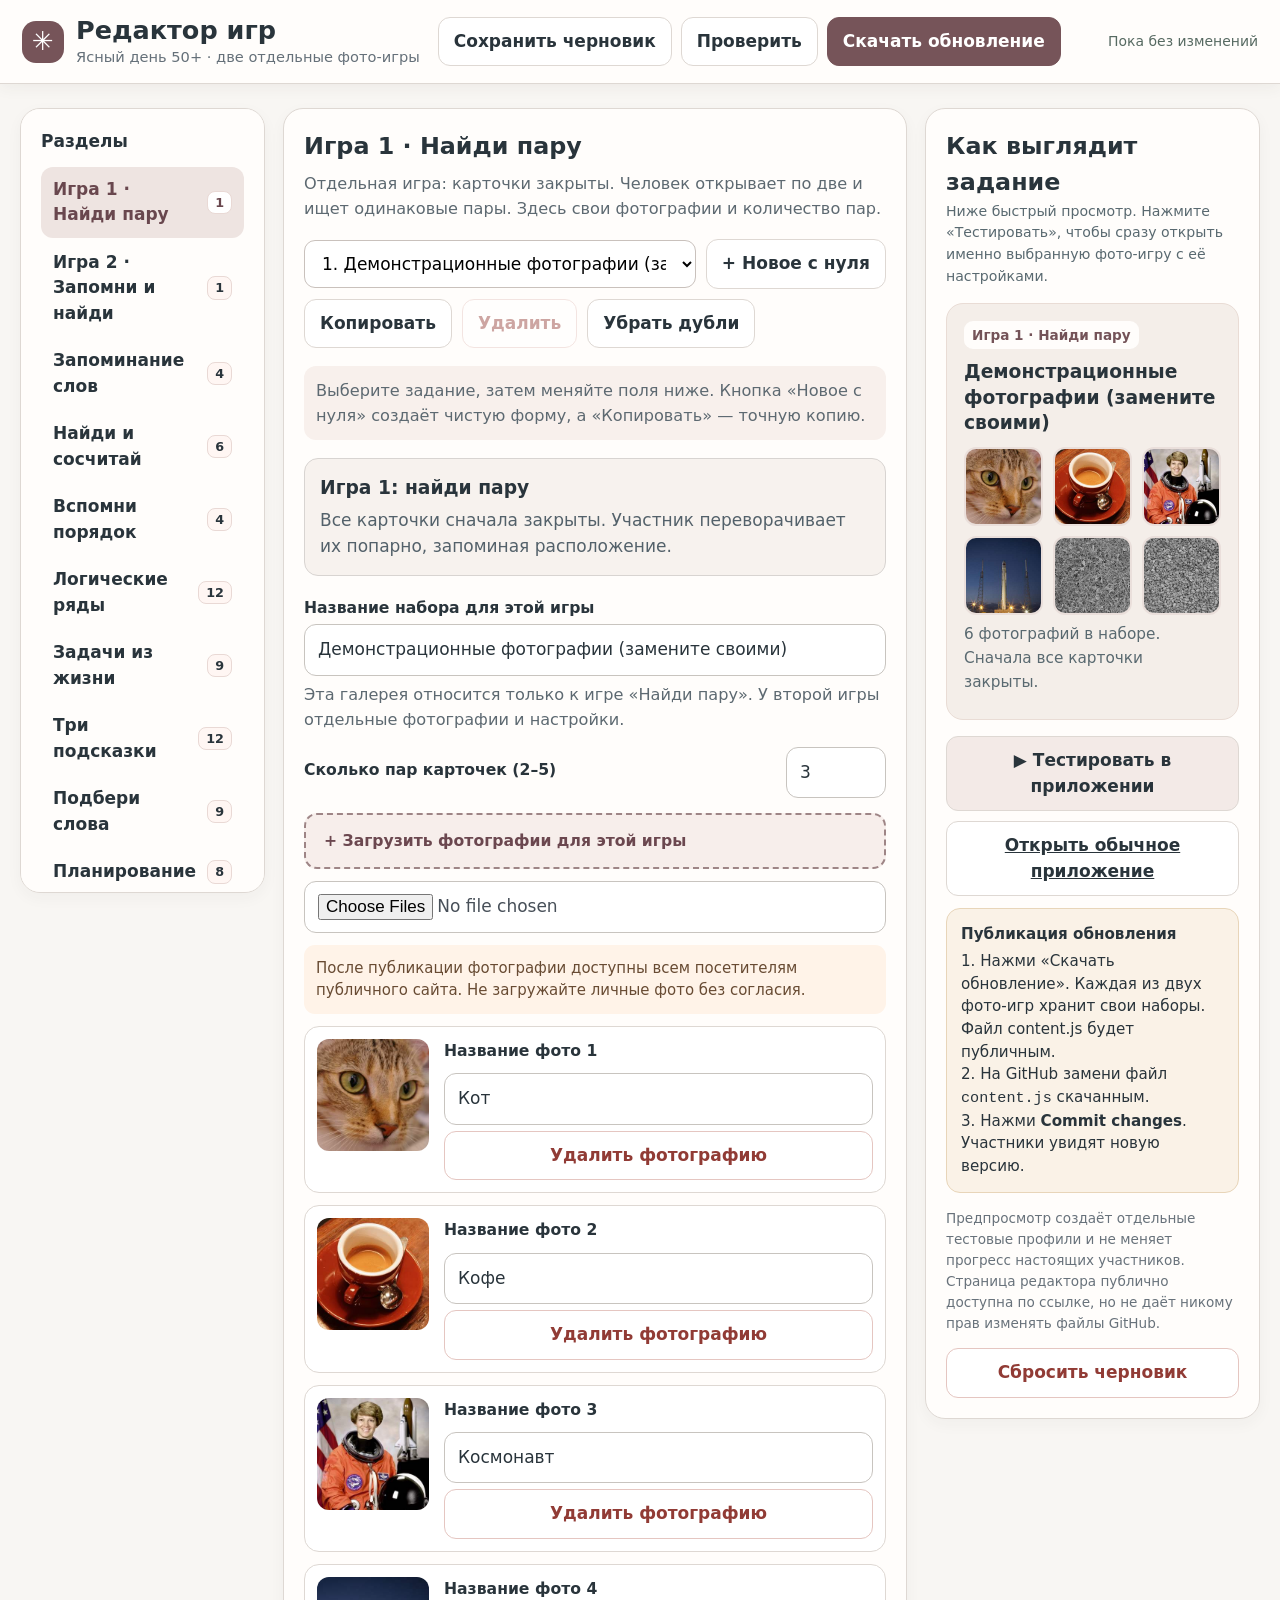
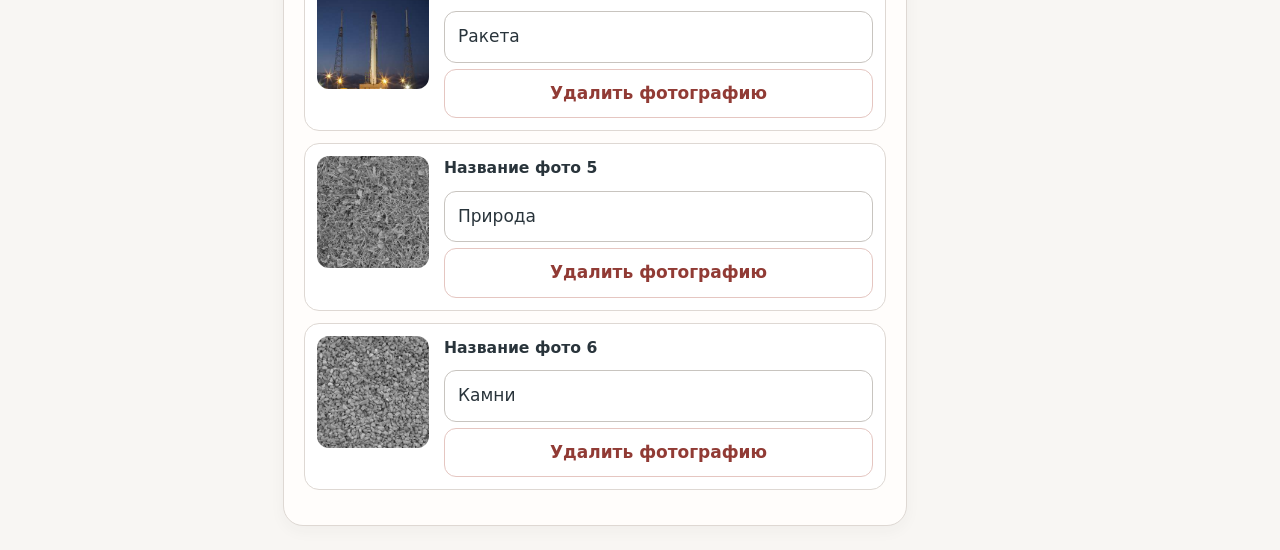
==== commit 9143dba4: "Add files via upload" ====
--- a/studio.html
+++ b/studio.html
@@ -15,7 +15,7 @@
 .picture-row{display:grid;grid-template-columns:112px 1fr;gap:15px;align-items:start;border:1px solid #ded8d3;border-radius:15px;padding:12px;margin:12px 0;background:#fff}
 .picture-row img{width:112px;height:112px;border-radius:12px;object-fit:cover}.picture-edit{display:grid;gap:6px}.picture-edit input{width:100%;min-width:0}
 .image-gallery-min{display:grid;grid-template-columns:repeat(3,minmax(0,1fr));gap:10px;margin-top:10px}.image-gallery-min img{width:100%;aspect-ratio:1;object-fit:cover;border-radius:12px;border:2px solid #eadfdb}
-#edit-hint{margin:12px 0 18px;padding:12px;background:#f8f0ec;border-radius:12px}#entry-select{min-width:260px}
+#edit-hint{margin:12px 0 18px;padding:12px;background:#f8f0ec;border-radius:12px}#entry-select{min-width:260px}.photo-select{width:100%;padding:12px;border:1.5px solid #c8c4bf;background:white;border-radius:12px;color:#29343b}.editor-game-explain{border:1px solid #d8d4d1;background:#f7f2ee;border-radius:14px;padding:15px;margin-bottom:20px}.editor-game-explain strong{font-size:1.1rem}.editor-game-explain p{margin-top:5px;color:#53616a}
 @media(max-width:500px){.picture-row{grid-template-columns:84px 1fr}.picture-row img{width:84px;height:84px}.image-gallery-min{grid-template-columns:repeat(2,minmax(0,1fr))}}
 </style>
 <script src="./content.js" defer></script>
@@ -23,7 +23,8 @@
 'use strict';
 const KEY='yasny-editor-draft-v1';
 const CATALOG={
-PICTURE_SETS:{name:'Фото для игр',desc:'Добавляйте свои фотографии. Они используются в играх «Найди пару» и «Найди такую же картинку».',kind:'pictures',fields:[]},
+PICTURE_PAIR_SETS:{name:'Игра 1 · Найди пару',desc:'Отдельная игра: карточки закрыты. Человек открывает по две и ищет одинаковые пары. Здесь свои фотографии и количество пар.',kind:'pictures',fields:[]},
+PICTURE_MEMORY_SETS:{name:'Игра 2 · Запомни и найди',desc:'Отдельная игра: одна фотография показывается для запоминания, исчезает, и только после этого появляются варианты ответа. Здесь можно загрузить другие фотографии и выбрать время.',kind:'pictures',fields:[]},
 WORD_POOLS:{name:'Запоминание слов',desc:'Каждая строка — одно слово. Один список используется в одном раунде.',kind:'list',fields:[['items','Слова','lines','Минимум 8 разных слов; лучше 12.']]},
 FOCUS_POOLS:{name:'Найди и сосчитай',desc:'Первое слово — искомое, остальные — похожие отвлекающие.',kind:'list',fields:[['items','Слова','lines','Нужно 4 или больше: первое — цель.']]},
 SEQ_POOLS:{name:'Вспомни порядок',desc:'Наборы для запоминания последовательности.',kind:'list',fields:[['items','Слова','lines','Минимум 5 разных слов.']]},
@@ -39,13 +40,22 @@
 const toText=v=>v==null?'':typeof v==='string'?v:String(v);
 const htmlEscape=x=>toText(x).replace(/[&<>"']/g,c=>({'&':'&amp;','<':'&lt;','>':'&gt;','"':'&quot;',"'":'&#39;'}[c]));
 const clone=v=>JSON.parse(JSON.stringify(v));
-let published, content, selectedType='PICTURE_SETS', selectedIndex=0, statusTimer;
+let published, content, selectedType='PICTURE_PAIR_SETS', selectedIndex=0, statusTimer;
+const PHOTO_KEYS=['PICTURE_PAIR_SETS','PICTURE_MEMORY_SETS'];
+function migratePhotoCollections(obj){
+ const legacy=Array.isArray(obj.PICTURE_SETS)?obj.PICTURE_SETS:[];
+ for(const key of PHOTO_KEYS){
+  if(!Array.isArray(obj[key]))obj[key]=clone(legacy).map((s,i)=>({...s,id:(key==='PICTURE_PAIR_SETS'?'pair-':'memory-')+(s.id||i)}));
+  for(const rec of obj[key]){if(key==='PICTURE_MEMORY_SETS'&&rec.studySeconds===undefined)rec.studySeconds=15;}
+ }
+ return obj;
+}
 const $=id=>document.getElementById(id);
 function inform(msg,problem=false){const el=$('notify');el.textContent=msg;el.style.background=problem?'#894b42':'#263d34';el.classList.add('visible');setTimeout(()=>el.classList.remove('visible'),2600)}
 function restoreDraft(){try{const val=JSON.parse(localStorage.getItem(KEY)||'null');return val&&typeof val==='object'&&Array.isArray(val.LOGIC)?Object.assign({},clone(window.YASNY_CONTENT),val):null}catch{return null}}
 function saveDraft(){try{localStorage.setItem(KEY,JSON.stringify(content));$('status').textContent='Черновик сохранён в этом браузере';$('status').classList.remove('warning')}catch(e){$('status').textContent='Не удалось сохранить черновик. Скачай файл.';$('status').classList.add('warning')}}
 function markSaved(){clearTimeout(statusTimer);$('status').textContent='Сохранение…';statusTimer=setTimeout(saveDraft,300)}
-function humanItem(item,idx,type){if(type==='PICTURE_SETS')return `${idx+1}. ${item.title||'Набор фотографий'} (${item.images?.length||0} фото)`;if(Array.isArray(item))return `${idx+1}. ${item.slice(0,3).join(' · ')}${item.length>3?'…':''}`;return `${idx+1}. ${item.title||item.q||item.name||item.clues?.join(' + ')||'Задание'}`.slice(0,80)}
+function humanItem(item,idx,type){if(PHOTO_KEYS.includes(type))return `${idx+1}. ${item.title||'Набор фотографий'} (${item.images?.length||0} фото)`;if(Array.isArray(item))return `${idx+1}. ${item.slice(0,3).join(' · ')}${item.length>3?'…':''}`;return `${idx+1}. ${item.title||item.q||item.name||item.clues?.join(' + ')||'Задание'}`.slice(0,80)}
 function listTypes(){const list=$('groups');list.innerHTML=Object.keys(CATALOG).map(k=>`<button class="group ${k===selectedType?'selected':''}" data-type="${k}" type="button">${htmlEscape(CATALOG[k].name)} <span class="counter">${content[k].length}</span></button>`).join('');list.querySelectorAll('button').forEach(b=>b.addEventListener('click',()=>{selectedType=b.dataset.type;selectedIndex=0;renderAll()}))}
 function getItems(){return content[selectedType]}
 function removeDuplicates(){let removed=0;for(const key of Object.keys(CATALOG)){
@@ -63,15 +73,27 @@
  return canvas.toDataURL('image/jpeg',0.62);
  }finally{URL.revokeObjectURL(objectUrl)}
 }
-function renderPictureFields(){const rec=getItems()[selectedIndex],host=$('fields');host.innerHTML='';if(!rec)return;
- const wrapper=document.createElement('div');wrapper.className='field';wrapper.innerHTML='<label for="picture-title">Название набора</label><input id="picture-title" placeholder="Например, предметы дома"><p class="desc">Фотографии из этого набора используются в двух играх. Для хорошего разнообразия добавьте от 6 до 12 разных изображений.</p><div class="photo-levels"><label for="photo-pairs-count">Пар в игре «Найди пару» (2–5)</label><input id="photo-pairs-count" type="number" min="2" max="5" value="3"/><label for="photo-find-count">Вариантов в игре «Найди такую же» (3–6)</label><input id="photo-find-count" type="number" min="3" max="6" value="5"/></div><label for="picture-files" class="image-upload-label">+ Загрузить свои фотографии (можно несколько сразу)</label><input id="picture-files" type="file" accept="image/*" multiple/><p class="privacy-note">Важно: после публикации изображения станут общедоступны всем посетителям сайта. Не добавляйте личные фотографии без согласия людей на них.</p><div id="picture-gallery" class="image-gallery"></div>';
- host.appendChild(wrapper);for(const [field,key,min,max,defaultValue] of [['photo-pairs-count','pairs',2,5,3],['photo-find-count','findOptions',3,6,5]]){const input=$(field);input.value=String(rec[key]||defaultValue);input.addEventListener('change',()=>{rec[key]=Math.max(min,Math.min(max,Number(input.value)||defaultValue));input.value=rec[key];markSaved();renderMini()})};const title=$('picture-title');title.value=rec.title||'';title.addEventListener('input',()=>{rec.title=title.value;markSaved();renderMini()});
+function renderPictureFields(){
+ const rec=getItems()[selectedIndex],host=$('fields');host.innerHTML='';if(!rec)return;
+ const memory=selectedType==='PICTURE_MEMORY_SETS';
+ const wrapper=document.createElement('div');wrapper.className='field';
+ wrapper.innerHTML=`<div class="editor-game-explain"><strong>${memory?'Игра 2: запомни и найди':'Игра 1: найди пару'}</strong><p>${memory?'Фото появляется отдельно, затем исчезает. После этого участник выбирает правильное фото среди других.':'Все карточки сначала закрыты. Участник переворачивает их попарно, запоминая расположение.'}</p></div>
+ <label for="picture-title">Название набора для этой игры</label><input id="picture-title" placeholder="Например, предметы дома"/>
+ <p class="desc">${memory?'Эта галерея относится только к игре «Запомни и найди».':'Эта галерея относится только к игре «Найди пару». У второй игры отдельные фотографии и настройки.'}</p>
+ ${memory?`<div class="photo-levels"><label for="photo-find-count">Сколько картинок показывать при поиске (3–6)</label><input id="photo-find-count" type="number" min="3" max="6"/></div><div class="field"><label for="photo-study-seconds">Время на запоминание</label><select id="photo-study-seconds" class="photo-select"><option value="0">Без таймера, по кнопке</option><option value="10">10 секунд</option><option value="15">15 секунд</option><option value="20">20 секунд</option><option value="30">30 секунд</option></select><small>По истечении времени фотография исчезнет автоматически. Участник также может нажать «Я запомнил(а)» раньше.</small></div>`:`<div class="photo-levels"><label for="photo-pairs-count">Сколько пар карточек (2–5)</label><input id="photo-pairs-count" type="number" min="2" max="5"/></div>`}
+ <label for="picture-files" class="image-upload-label">+ Загрузить фотографии для этой игры</label><input id="picture-files" type="file" accept="image/*" multiple/><p class="privacy-note">После публикации фотографии доступны всем посетителям публичного сайта. Не загружайте личные фото без согласия.</p><div id="picture-gallery" class="image-gallery"></div>`;
+ host.appendChild(wrapper);
+ const controls=memory?[['photo-find-count','findOptions',3,6,5]]:[['photo-pairs-count','pairs',2,5,3]];
+ for(const [field,key,min,max,defaultValue] of controls){const input=$(field);input.value=String(rec[key]??defaultValue);input.addEventListener('change',()=>{rec[key]=Math.max(min,Math.min(max,Number(input.value)||defaultValue));input.value=rec[key];markSaved();renderMini()})}
+ if(memory){const seconds=$('photo-study-seconds');seconds.value=String([0,10,15,20,30].includes(Number(rec.studySeconds))?Number(rec.studySeconds):15);seconds.addEventListener('change',()=>{rec.studySeconds=Number(seconds.value);markSaved();renderMini()})}
+ const title=$('picture-title');title.value=rec.title||'';title.addEventListener('input',()=>{rec.title=title.value;markSaved();renderMini()});
  $('picture-files').addEventListener('change',async event=>{
   const files=Array.from(event.target.files||[]);if(!files.length)return;
   inform('Обрабатываю фотографии…');for(const file of files){try{const src=await photoToData(file);rec.images.push({id:'image-'+Date.now().toString(36)+Math.random().toString(36).slice(2,6),name:file.name.replace(/\.[^.]+$/,'').slice(0,40)||'Фото',src});}catch(err){inform(`Не удалось прочитать ${file.name}`,true)}}
   markSaved();renderPictureGallery();renderMini();event.target.value='';
  });renderPictureGallery();
 }
+
 function renderPictureGallery(){const rec=getItems()[selectedIndex];const host=$('picture-gallery');if(!host)return;
  host.innerHTML=(rec.images||[]).map((im,i)=>`<div class="picture-row"><img src="${htmlEscape(im.src)}" alt="${htmlEscape(im.name)}"/><div class="picture-edit"><label for="image-name-${i}">Название фото ${i+1}</label><input id="image-name-${i}" data-rename="${i}" value="${htmlEscape(im.name)}" aria-label="Название фотографии ${i+1}"/><button type="button" class="button warn" data-remove="${i}">Удалить фотографию</button></div></div>`).join('')||'<p class="desc">Пока нет фотографий. Нажмите «Загрузить свои фотографии».</p>';
  host.querySelectorAll('[data-rename]').forEach(input=>input.addEventListener('input',()=>{rec.images[Number(input.dataset.rename)].name=input.value;markSaved();renderMini()}));
@@ -79,7 +101,7 @@
 }
 
 function renderFields(){const schema=CATALOG[selectedType],row=getItems()[selectedIndex];$('fields').innerHTML='';if(!row)return;if(schema.kind==='pictures'){renderPictureFields();return;}for(const [name,label,kind,hint] of schema.fields){let v=schema.kind==='list'?row:row[name];const container=document.createElement('div');container.className='field';let l=document.createElement('label');l.textContent=label;let ctl=document.createElement(kind==='textarea'||kind==='lines'||kind==='paragraphs'?'textarea':'input');ctl.id='field-'+name;l.htmlFor=ctl.id;container.appendChild(l);if(ctl.tagName==='TEXTAREA'){ctl.className=kind==='paragraphs'?'paras':kind==='lines'?'rows':'';ctl.rows=kind==='paragraphs'?9:kind==='lines'?5:3}else{ctl.type=kind==='number'?'number':'text';if(kind==='number')ctl.min='1'}ctl.value=fieldText(v,kind);ctl.addEventListener('input',()=>{let newVal=ctl.value;if(kind==='lines')newVal=newVal.split(/\r?\n/).map(x=>x.trim()).filter(Boolean);if(kind==='paragraphs')newVal=newVal.split(/\n\s*\n/).map(x=>x.trim()).filter(Boolean);if(kind==='number')newVal=Math.max(1,Number(newVal)||1);if(schema.kind==='list')getItems()[selectedIndex]=newVal;else getItems()[selectedIndex][name]=newVal;markSaved();renderMini();});container.appendChild(ctl);if(hint){let el=document.createElement('small');el.textContent=hint;container.appendChild(el)}$('fields').appendChild(container)}}
-function renderMini(){const typ=selectedType,rec=getItems()[selectedIndex],host=$('mini');if(!rec){host.innerHTML='<p>Добавьте первое задание.</p>';return}let h=`<span class="tag">${htmlEscape(CATALOG[typ].name)}</span>`;if(typ==='PICTURE_SETS'){h+=`<h3>${htmlEscape(rec.title)}</h3><div class="image-gallery-min">${(rec.images||[]).map(im=>`<img src="${htmlEscape(im.src)}" alt="${htmlEscape(im.name)}" title="${htmlEscape(im.name)}"/>`).join('')}</div><p class="hint">${rec.images?.length||0} фотографий в наборе.</p>`}
+function renderMini(){const typ=selectedType,rec=getItems()[selectedIndex],host=$('mini');if(!rec){host.innerHTML='<p>Добавьте первое задание.</p>';return}let h=`<span class="tag">${htmlEscape(CATALOG[typ].name)}</span>`;if(PHOTO_KEYS.includes(typ)){h+=`<h3>${htmlEscape(rec.title)}</h3><div class="image-gallery-min">${(rec.images||[]).map(im=>`<img src="${htmlEscape(im.src)}" alt="${htmlEscape(im.name)}" title="${htmlEscape(im.name)}"/>`).join('')}</div><p class="hint">${rec.images?.length||0} фотографий в наборе. ${typ==='PICTURE_MEMORY_SETS'?'Образец исчезнет через '+(Number(rec.studySeconds)||0)+' сек. (0 = по кнопке).':'Сначала все карточки закрыты.'}</p>`}
 else if(Array.isArray(rec)){h+=`<h3>${typ==='FOCUS_POOLS'?'Найдите первый элемент':'Запомните слова'}</h3><div>${rec.map((x,i)=>`<div class="choice">${typ==='FOCUS_POOLS'&&i===0?'Цель: ':''}${htmlEscape(x)}</div>`).join('')}</div>`}
 else if(rec.choices){h+=`<h3>${htmlEscape(rec.q||rec.clues?.join(' · ')||'Какой вариант подходит?')}</h3>${rec.choices.map(c=>`<div class="choice ${c===rec.answer?'correct':''}">${htmlEscape(c)}</div>`).join('')}<p class="hint">Правильный ответ выделен только в редакторе.</p>`}
 else if(rec.steps){h+=`<h3>${htmlEscape(rec.q)}</h3>${rec.steps.map((step,i)=>`<div class="choice">${i+1}. ${htmlEscape(step)}</div>`).join('')}`}
@@ -87,7 +109,7 @@
 else{h+=`<h3>${htmlEscape(rec.title||rec.name||'Новое упражнение')}</h3><p>${htmlEscape(rec.hint||rec.desc||rec.instruction||'Заполните поля слева.')}</p>`}host.innerHTML=h}
 function renderAll(){const cfg=CATALOG[selectedType];$('section-title').textContent=cfg.name;$('section-desc').textContent=cfg.desc;listTypes();renderEntryList();renderFields();renderMini()}
 function newRow(type){
- if(type==='PICTURE_SETS')return {id:'photos-'+Date.now().toString(36),title:'Новый набор фотографий',pairs:3,findOptions:5,images:[]};
+ if(PHOTO_KEYS.includes(type))return {id:(type==='PICTURE_PAIR_SETS'?'pairs-':'memory-')+Date.now().toString(36)+Math.random().toString(36).slice(2,6),title:'Новый набор фотографий',pairs:3,findOptions:5,studySeconds:15,images:[]};
  if(CATALOG[type].kind==='list')return [];
  const o={};for(const [name,,kind] of CATALOG[type].fields)o[name]=kind==='lines'||kind==='paragraphs'?[]:kind==='number'?2:'';
  if('id'in o)o.id='new-'+Math.random().toString(36).slice(2,9);
@@ -101,7 +123,14 @@
   if(!Array.isArray(a)||!a.length){problems.push(`${CATALOG[type].name}: нет заданий`);continue;}
   for(let i=0;i<a.length;i++){
    const o=a[i],ref=`${CATALOG[type].name} №${i+1}`;
-   if(type==='PICTURE_SETS'){if(!o.images||o.images.length<4)problems.push(`${ref}: загрузите минимум 4 разные фотографии`);if(o.images&&new Set(o.images.map(x=>x.src)).size!==o.images.length)problems.push(`${ref}: одинаковые изображения в одном наборе`);continue;}
+   if(PHOTO_KEYS.includes(type)){
+    const n=o.images?.filter(x=>x.src).length||0;
+    const min=type==='PICTURE_PAIR_SETS'?Math.max(2,Number(o.pairs)||3):Math.max(3,Number(o.findOptions)||5);
+    if(n<min)problems.push(`${ref}: нужно минимум ${min} разных фотографий; загружено ${n}`);
+    if(o.images&&new Set(o.images.map(x=>x.src)).size!==o.images.length)problems.push(`${ref}: одинаковые изображения в одном наборе`);
+    if(type==='PICTURE_MEMORY_SETS'&&![0,10,15,20,30].includes(Number(o.studySeconds)))problems.push(`${ref}: выберите время запоминания`);
+    continue;
+   }
    if(Array.isArray(o)){
     const min=type==='FOCUS_POOLS'?4:type==='WORD_POOLS'?8:5;
     if(o.length<min)problems.push(`${ref}: минимум ${min} слов`);
@@ -123,7 +152,7 @@
    if(type==='ARTICLES'&&!['dual','who','rus','rusmanual','active','review','nhs','breath','nia','pointer','nice','wcag','nih'].includes(o.source))problems.push(`${ref}: неизвестный код источника`);
   }
   if(type==='WORD_POOLS'||type==='FOCUS_POOLS'||type==='SEQ_POOLS'){if(new Set(a.map(x=>JSON.stringify(x))).size!==a.length)problems.push(`${CATALOG[type].name}: есть полностью одинаковые списки. Нажмите «Убрать дубли».`)}
-  if(['ARTICLES','NEURO_VIDEOS','PICTURE_SETS'].includes(type)){
+  if(['ARTICLES','NEURO_VIDEOS',...PHOTO_KEYS].includes(type)){
    const ids=a.map(v=>v.id);
    if(new Set(ids).size!==ids.length)problems.push(`${CATALOG[type].name}: повторяются ID`);
   }
@@ -131,11 +160,11 @@
  return problems;
 }
 function checkContent(){const errs=readErrors();$('errors').hidden=!errs.length;$('errors').innerHTML=errs.length?`<b>Нужно поправить перед публикацией (${errs.length}):</b><ol>${errs.slice(0,18).map(e=>`<li>${htmlEscape(e)}</li>`).join('')}${errs.length>18?`<li>И ещё ${errs.length-18}…</li>`:''}</ol>`:'<b>Всё заполнено корректно.</b>';return errs.length===0}
-function exportedContent(){return `/* Материалы приложения «Ясный день 50+». Создано редактором studio.html. */\n(function(){\n  const published = ${JSON.stringify(content,null,2)};\n  let current = published;\n  if (new URLSearchParams(location.search).get('preview') === '1') {\n    try {\n      const draft = JSON.parse(localStorage.getItem('yasny-editor-draft-v1') || 'null');\n      if (draft && typeof draft === 'object' && Array.isArray(draft.LOGIC) && Array.isArray(draft.NEURO_VIDEOS)) current = Object.assign({}, published, draft);\n    } catch (e) { console.warn('Не удалось загрузить черновик', e); }\n  }\n  window.YASNY_CONTENT = current;\n})();\n`}
+function exportedContent(){return `/* Материалы приложения «Ясный день 50+». Создано редактором studio.html. */\n(function(){\n  const published = ${JSON.stringify((()=>{const data=clone(content);delete data.PICTURE_SETS;return data})(),null,2)};\n  let current = published;\n  if (new URLSearchParams(location.search).get('preview') === '1') {\n    try {\n      const draft = JSON.parse(localStorage.getItem('yasny-editor-draft-v1') || 'null');\n      if (draft && typeof draft === 'object' && Array.isArray(draft.LOGIC) && Array.isArray(draft.NEURO_VIDEOS)) current = Object.assign({}, published, draft);\n    } catch (e) { console.warn('Не удалось загрузить черновик', e); }\n  }\n  window.YASNY_CONTENT = current;\n})();\n`}
 function download(filename,str,mime){const blob=new Blob([str],{type:mime});const url=URL.createObjectURL(blob),a=document.createElement('a');a.href=url;a.download=filename;document.body.appendChild(a);a.click();a.remove();setTimeout(()=>URL.revokeObjectURL(url),2000)}
 document.addEventListener('DOMContentLoaded',()=>{
   if(!window.YASNY_CONTENT){document.body.innerHTML='<h1 style="padding:35px">Не загружен content.js. Положите studio.html рядом с content.js.</h1>';return}
-  published=clone(window.YASNY_CONTENT);content=restoreDraft()||clone(published);renderAll();$('status').textContent=restoreDraft()?'Найден сохранённый черновик':'Пока без изменений';
+  published=migratePhotoCollections(clone(window.YASNY_CONTENT));content=migratePhotoCollections(restoreDraft()||clone(published));renderAll();$('status').textContent=restoreDraft()?'Найден сохранённый черновик':'Пока без изменений';
   $('entry-select').addEventListener('change',e=>{selectedIndex=Number(e.target.value);renderFields();renderMini()});
   $('dedupe').onclick=removeDuplicates;
   $('add').onclick=()=>{getItems().push(newRow(selectedType));selectedIndex=getItems().length-1;markSaved();renderAll();inform('Задание добавлено — отредактируйте поля')};
@@ -143,18 +172,18 @@
   $('delete').onclick=()=>{if(getItems().length<=1)return inform('В этой категории нужно оставить хотя бы одно задание',true);if(!confirm('Удалить это задание из черновика?'))return;getItems().splice(selectedIndex,1);selectedIndex=Math.max(0,selectedIndex-1);markSaved();renderAll()};
   $('save').onclick=()=>{clearTimeout(statusTimer);saveDraft();inform('Черновик сохранён на этом устройстве')};
   $('check').onclick=()=>{if(checkContent())inform('Проверка пройдена. Можно открыть предпросмотр.')};
-  $('preview').onclick=()=>{saveDraft();window.open('./index.html?preview=1','_blank','noopener')};
+  $('preview').onclick=()=>{saveDraft();const exercise=selectedType==='PICTURE_PAIR_SETS'?'picturepairs':selectedType==='PICTURE_MEMORY_SETS'?'picturefind':null;window.open('./index.html?preview=1'+(exercise?'&exercise='+exercise:''),'_blank','noopener')};
   $('download').onclick=()=>{saveDraft();if(!checkContent())return inform('Исправьте замечания в блоке проверки',true);download('content.js',exportedContent(),'text/javascript;charset=utf-8');inform('Файл content.js скачан. Загрузите его на GitHub.')};
-  $('reset').onclick=()=>{if(!confirm('Удалить локальный черновик и вернуть материалы из опубликованного content.js?'))return;content=clone(published);localStorage.removeItem(KEY);selectedIndex=0;renderAll();$('status').textContent='Черновик сброшен'};
+  $('reset').onclick=()=>{if(!confirm('Удалить локальный черновик и вернуть материалы из опубликованного content.js?'))return;content=migratePhotoCollections(clone(published));localStorage.removeItem(KEY);selectedIndex=0;renderAll();$('status').textContent='Черновик сброшен'};
 });
 </script>
 </head>
 <body>
-<header><div class="top"><div class="logo"><div class="mark" aria-hidden="true">✳</div><div><h1>Редактор игр</h1><p class="sub">Ясный день 50+ · упражнения и свои фотографии</p></div></div><div class="actions"><button class="button" id="save" type="button">Сохранить черновик</button><button class="button" id="check" type="button">Проверить</button><button class="button primary" id="download" type="button">Скачать обновление</button></div><div class="status" id="status" aria-live="polite">Загрузка…</div></div></header>
+<header><div class="top"><div class="logo"><div class="mark" aria-hidden="true">✳</div><div><h1>Редактор игр</h1><p class="sub">Ясный день 50+ · две отдельные фото-игры</p></div></div><div class="actions"><button class="button" id="save" type="button">Сохранить черновик</button><button class="button" id="check" type="button">Проверить</button><button class="button primary" id="download" type="button">Скачать обновление</button></div><div class="status" id="status" aria-live="polite">Загрузка…</div></div></header>
 <main>
 <aside class="panel sidebar"><h2>Разделы</h2><div class="groups" id="groups"></div><div class="callout"><b>Как устроено сохранение</b>Изменения в редакторе видны только тебе, пока не загрузишь обновлённый файл на GitHub.</div></aside>
 <section class="panel"><div class="topline"><div><h2 id="section-title"></h2><p class="desc" id="section-desc"></p></div></div><div class="entry-tools"><select aria-label="Выберите задание" id="entry-select"></select><button class="button" id="add" type="button">+ Новое с нуля</button><button class="button" id="duplicate" type="button">Копировать</button><button class="button warn" id="delete" type="button">Удалить</button><button class="button" id="dedupe" type="button">Убрать дубли</button></div><p class="desc" id="edit-hint">Выберите задание, затем меняйте поля ниже. Кнопка «Новое с нуля» создаёт чистую форму, а «Копировать» — точную копию.</p><div id="empty" class="entryempty" hidden>Здесь пока нет заданий. Нажмите «Добавить».</div><div id="fields"></div><div id="errors" class="callout" hidden aria-live="polite"></div></section>
-<aside class="panel preview-panel"><h2>Как выглядит задание</h2><p class="hint">Ниже — быстрый просмотр текста. Проверить настоящий игровой экран можно отдельной кнопкой.</p><div class="mini" id="mini"></div><div class="stages"><button class="button soft" id="preview" type="button">▶ Тестировать в приложении</button><a class="button" href="./index.html" target="_blank" rel="noopener">Открыть обычное приложение</a></div><div class="callout"><b>Публикация обновления</b>1. Нажми «Скачать обновление». Фото будут включены в content.js; файл доступен всем.<br/>2. На GitHub замени файл <code>content.js</code> скачанным.<br/>3. Нажми <strong>Commit changes</strong>. Участники увидят новую версию.</div><p class="footer-note">Предпросмотр создаёт отдельные тестовые профили и не меняет прогресс настоящих участников. Страница редактора публично доступна по ссылке, но не даёт никому прав изменять файлы GitHub.</p><button class="button warn" id="reset" type="button" style="width:100%;margin-top:14px">Сбросить черновик</button></aside>
+<aside class="panel preview-panel"><h2>Как выглядит задание</h2><p class="hint">Ниже быстрый просмотр. Нажмите «Тестировать», чтобы сразу открыть именно выбранную фото-игру с её настройками.</p><div class="mini" id="mini"></div><div class="stages"><button class="button soft" id="preview" type="button">▶ Тестировать в приложении</button><a class="button" href="./index.html" target="_blank" rel="noopener">Открыть обычное приложение</a></div><div class="callout"><b>Публикация обновления</b>1. Нажми «Скачать обновление». Каждая из двух фото-игр хранит свои наборы. Файл content.js будет публичным.<br/>2. На GitHub замени файл <code>content.js</code> скачанным.<br/>3. Нажми <strong>Commit changes</strong>. Участники увидят новую версию.</div><p class="footer-note">Предпросмотр создаёт отдельные тестовые профили и не меняет прогресс настоящих участников. Страница редактора публично доступна по ссылке, но не даёт никому прав изменять файлы GitHub.</p><button class="button warn" id="reset" type="button" style="width:100%;margin-top:14px">Сбросить черновик</button></aside>
 </main><div id="notify" class="notify" role="status" aria-live="polite"></div>
 </body>
 </html>
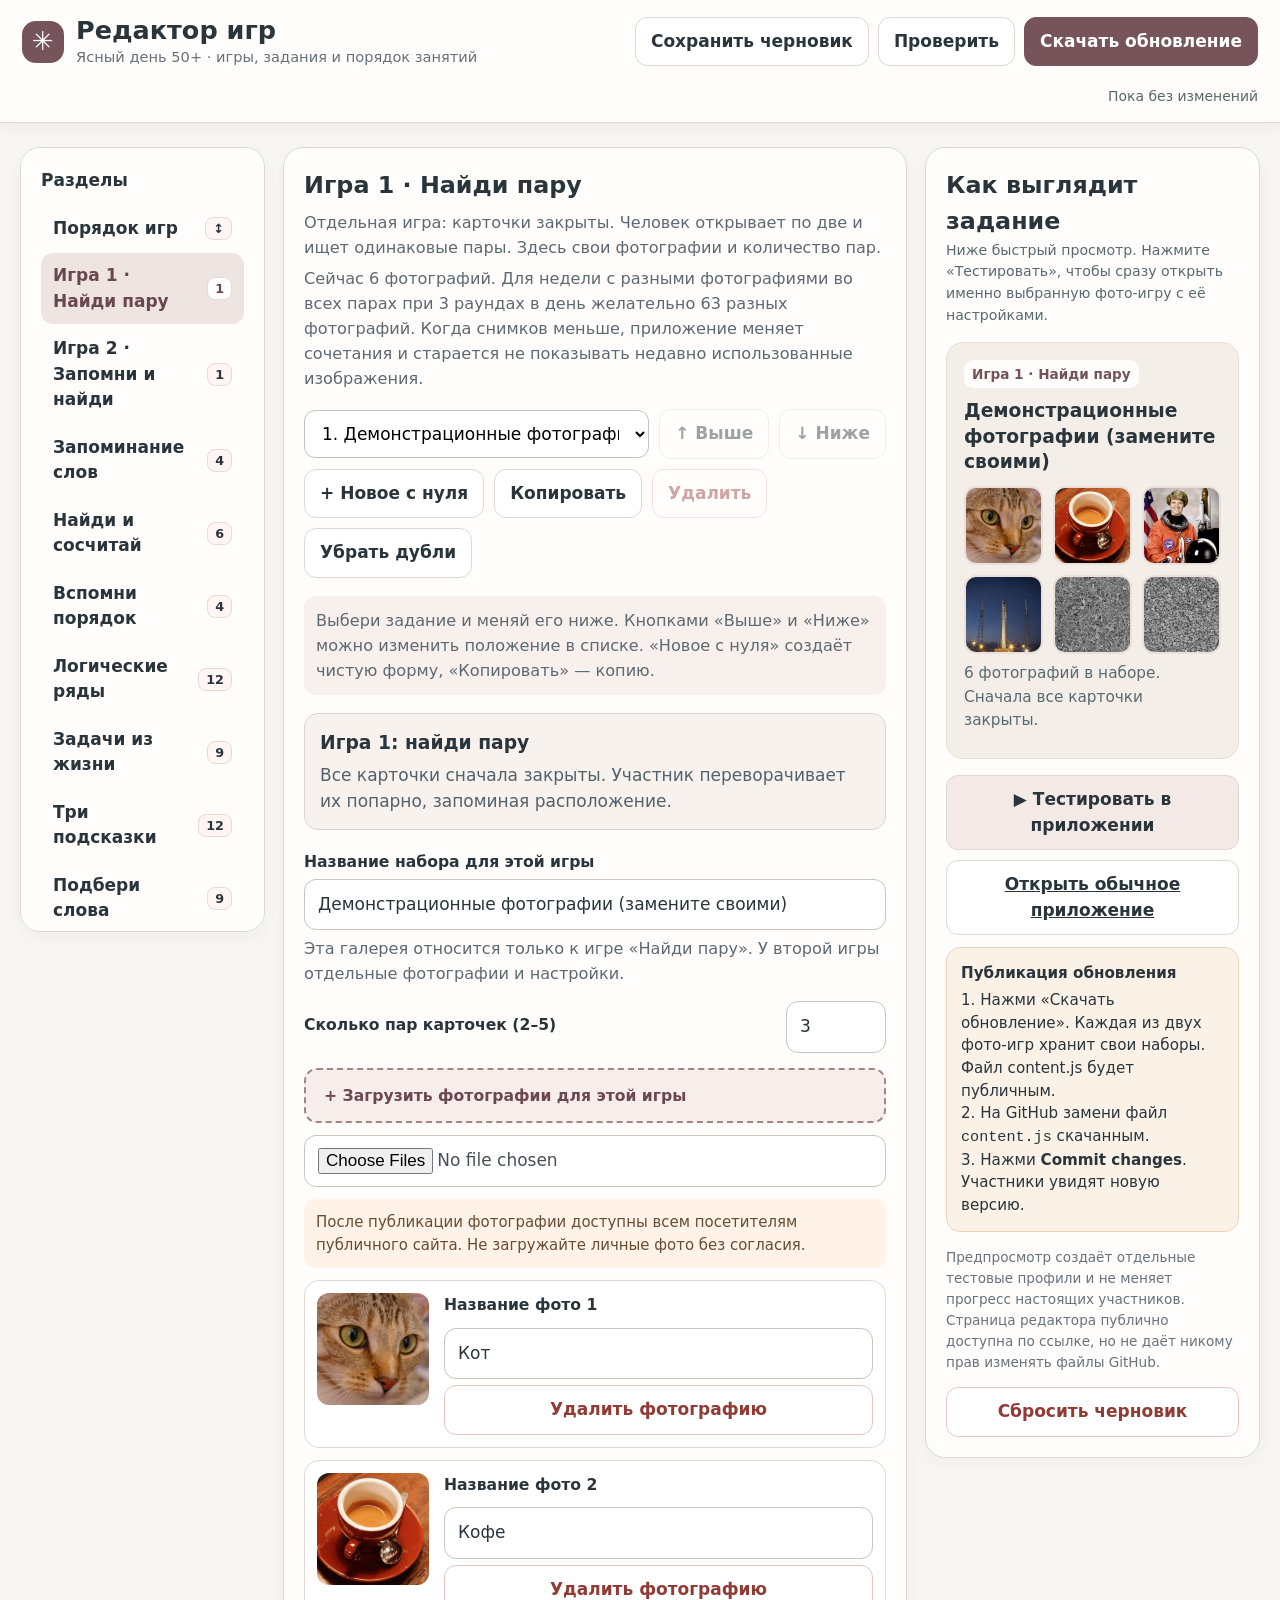
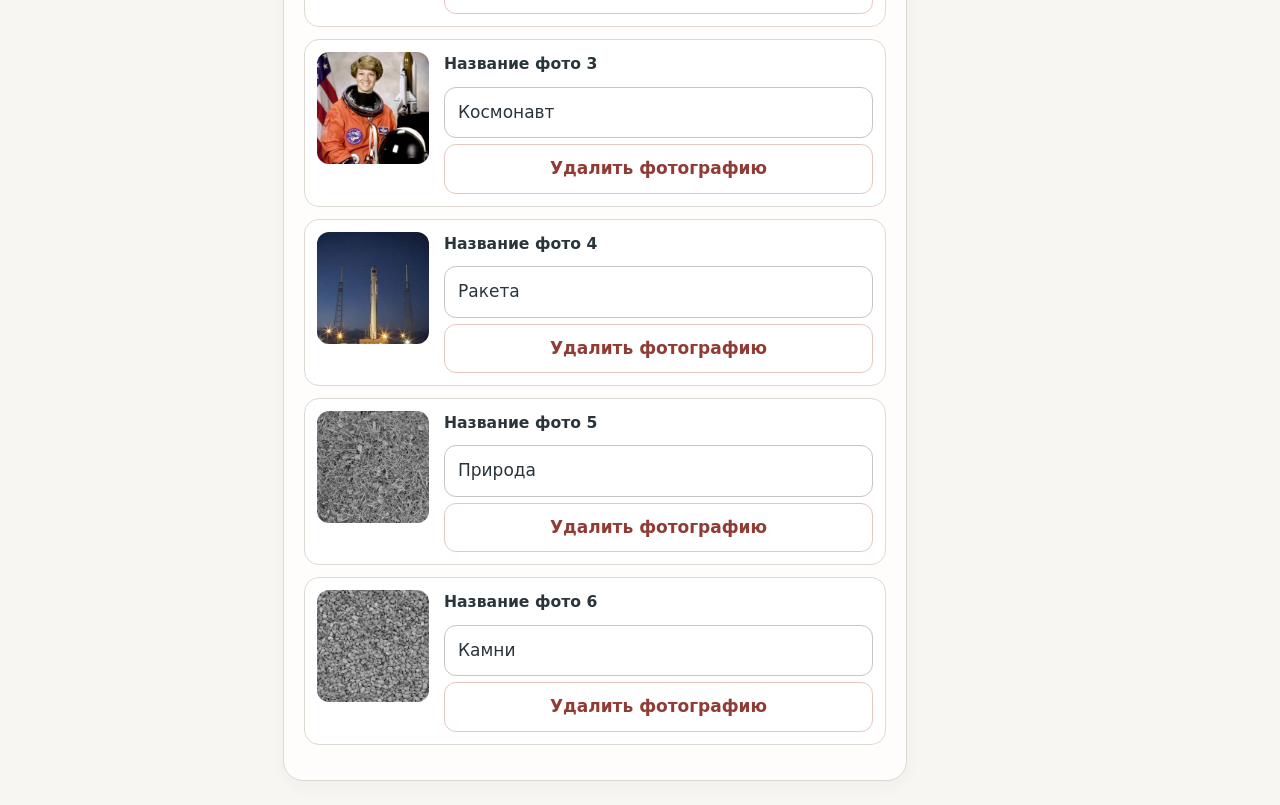
==== commit 21a35f48: "Add files via upload" ====
--- a/studio.html
+++ b/studio.html
@@ -17,6 +17,10 @@
 .image-gallery-min{display:grid;grid-template-columns:repeat(3,minmax(0,1fr));gap:10px;margin-top:10px}.image-gallery-min img{width:100%;aspect-ratio:1;object-fit:cover;border-radius:12px;border:2px solid #eadfdb}
 #edit-hint{margin:12px 0 18px;padding:12px;background:#f8f0ec;border-radius:12px}#entry-select{min-width:260px}.photo-select{width:100%;padding:12px;border:1.5px solid #c8c4bf;background:white;border-radius:12px;color:#29343b}.editor-game-explain{border:1px solid #d8d4d1;background:#f7f2ee;border-radius:14px;padding:15px;margin-bottom:20px}.editor-game-explain strong{font-size:1.1rem}.editor-game-explain p{margin-top:5px;color:#53616a}
 @media(max-width:500px){.picture-row{grid-template-columns:84px 1fr}.picture-row img{width:84px;height:84px}.image-gallery-min{grid-template-columns:repeat(2,minmax(0,1fr))}}
+
+.order-item{display:flex;align-items:center;gap:12px;background:#fff;border:1px solid #d9d2ce;border-radius:12px;padding:10px 12px;margin:8px 0}
+.order-num{min-width:27px;font-weight:750;color:#765459;text-align:center}.order-name{flex:1;font-weight:700;line-height:1.4}.order-actions{display:flex;gap:6px}.order-actions button{width:46px;height:46px;border:1px solid #c9b9b9;border-radius:11px;background:#f9f3ef;font-size:1.35rem;font-weight:800;color:#5e434b}.order-actions button:disabled{opacity:.3}
+@media(max-width:480px){.order-item{gap:5px;padding:9px 7px}.order-actions button{width:41px;height:43px}.order-name{font-size:.9rem}}
 </style>
 <script src="./content.js" defer></script>
 <script defer>
@@ -42,13 +46,18 @@
 const clone=v=>JSON.parse(JSON.stringify(v));
 let published, content, selectedType='PICTURE_PAIR_SETS', selectedIndex=0, statusTimer;
 const PHOTO_KEYS=['PICTURE_PAIR_SETS','PICTURE_MEMORY_SETS'];
+// Приоритет порядка игр внутри ежедневных комплексов. Выбор игр продолжает меняться по дням.
+const DEFAULT_PLAN_ORDER=['words','changes','picturepairs','focus','symbols','picturefind','sequence','logic','association','wordfluency','planning','everyday','neuro','calm'];
+const GAME_TITLES={words:'Запоминание слов',changes:'Что исчезло?',picturepairs:'Найди пару',focus:'Найди и сосчитай',symbols:'Найди символ',picturefind:'Запомни и найди',sequence:'Вспомни порядок',logic:'Продолжи ряд',association:'Три подсказки',wordfluency:'Подбери слова',planning:'Расставь по порядку',everyday:'Задачи из жизни',neuro:'Нейрогимнастика',calm:'Спокойное дыхание'};
+function normalizePlanOrder(o){const v=Array.isArray(o.PLAN_ORDER)?o.PLAN_ORDER:[];o.PLAN_ORDER=[...new Set([...v.filter(x=>DEFAULT_PLAN_ORDER.includes(x)),...DEFAULT_PLAN_ORDER])];return o;}
+
 function migratePhotoCollections(obj){
  const legacy=Array.isArray(obj.PICTURE_SETS)?obj.PICTURE_SETS:[];
  for(const key of PHOTO_KEYS){
   if(!Array.isArray(obj[key]))obj[key]=clone(legacy).map((s,i)=>({...s,id:(key==='PICTURE_PAIR_SETS'?'pair-':'memory-')+(s.id||i)}));
   for(const rec of obj[key]){if(key==='PICTURE_MEMORY_SETS'&&rec.studySeconds===undefined)rec.studySeconds=15;}
  }
- return obj;
+ return normalizePlanOrder(obj);
 }
 const $=id=>document.getElementById(id);
 function inform(msg,problem=false){const el=$('notify');el.textContent=msg;el.style.background=problem?'#894b42':'#263d34';el.classList.add('visible');setTimeout(()=>el.classList.remove('visible'),2600)}
@@ -56,13 +65,21 @@
 function saveDraft(){try{localStorage.setItem(KEY,JSON.stringify(content));$('status').textContent='Черновик сохранён в этом браузере';$('status').classList.remove('warning')}catch(e){$('status').textContent='Не удалось сохранить черновик. Скачай файл.';$('status').classList.add('warning')}}
 function markSaved(){clearTimeout(statusTimer);$('status').textContent='Сохранение…';statusTimer=setTimeout(saveDraft,300)}
 function humanItem(item,idx,type){if(PHOTO_KEYS.includes(type))return `${idx+1}. ${item.title||'Набор фотографий'} (${item.images?.length||0} фото)`;if(Array.isArray(item))return `${idx+1}. ${item.slice(0,3).join(' · ')}${item.length>3?'…':''}`;return `${idx+1}. ${item.title||item.q||item.name||item.clues?.join(' + ')||'Задание'}`.slice(0,80)}
-function listTypes(){const list=$('groups');list.innerHTML=Object.keys(CATALOG).map(k=>`<button class="group ${k===selectedType?'selected':''}" data-type="${k}" type="button">${htmlEscape(CATALOG[k].name)} <span class="counter">${content[k].length}</span></button>`).join('');list.querySelectorAll('button').forEach(b=>b.addEventListener('click',()=>{selectedType=b.dataset.type;selectedIndex=0;renderAll()}))}
+function listTypes(){const list=$('groups');list.innerHTML=`<button class="group ${selectedType==='__ORDER__'?'selected':''}" type="button" data-type="__ORDER__">Порядок игр <span class="counter">↕</span></button>`+Object.keys(CATALOG).map(k=>`<button class="group ${k===selectedType?'selected':''}" data-type="${k}" type="button">${htmlEscape(CATALOG[k].name)} <span class="counter">${content[k].length}</span></button>`).join('');list.querySelectorAll('button').forEach(b=>b.addEventListener('click',()=>{selectedType=b.dataset.type;selectedIndex=0;renderAll()}))}
 function getItems(){return content[selectedType]}
 function removeDuplicates(){let removed=0;for(const key of Object.keys(CATALOG)){
  const list=content[key],seen=new Set();content[key]=list.filter(item=>{let fingerprint=JSON.stringify(item);if(seen.has(fingerprint)){removed++;return false}seen.add(fingerprint);return true});
  }
  selectedIndex=0;markSaved();renderAll();inform(removed?`Удалено повторов: ${removed}`:'Одинаковых заданий не найдено');}
-function renderEntryList(){let a=getItems();if(selectedIndex>=a.length)selectedIndex=Math.max(0,a.length-1);$('entry-select').innerHTML=a.map((x,i)=>`<option value="${i}">${htmlEscape(humanItem(x,i,selectedType))}</option>`).join('');$('entry-select').value=String(selectedIndex);$('empty').hidden=a.length!==0;$('fields').hidden=a.length===0;$('delete').disabled=a.length<=1;$('duplicate').disabled=a.length===0}
+function moveEntry(direction){if(selectedType==='__ORDER__')return;const list=getItems();const to=selectedIndex+direction;if(to<0||to>=list.length)return;[list[selectedIndex],list[to]]=[list[to],list[selectedIndex]];selectedIndex=to;markSaved();renderAll();inform('Задание перемещено');}
+function renderGameOrder(){
+  const host=$('fields');const order=content.PLAN_ORDER;
+  host.hidden=false;
+  host.innerHTML=`<div class="editor-game-explain"><strong>Очередность упражнений</strong><p>Перемещай игры кнопками ↑ и ↓. Этот порядок используется в ежедневных занятиях на 15, 20 и 30 минут. Состав игр по-прежнему чередуется по дням. Уже начатые занятия не изменятся.</p></div><div id="order-items">${order.map((k,i)=>`<div class="order-item"><span class="order-num">${i+1}.</span><span class="order-name">${htmlEscape(GAME_TITLES[k])}</span><div class="order-actions"><button data-move-order="-1" data-index="${i}" ${i===0?'disabled':''} title="Выше" aria-label="${htmlEscape(GAME_TITLES[k])}: выше">↑</button><button data-move-order="1" data-index="${i}" ${i===order.length-1?'disabled':''} title="Ниже" aria-label="${htmlEscape(GAME_TITLES[k])}: ниже">↓</button></div></div>`).join('')}</div><p class="footer-note">Это приоритет расположения игр, а не обязательное участие каждой игры каждый день. Например, две фото-игры по-прежнему чередуются.</p>`;
+  host.querySelectorAll('[data-move-order]').forEach(btn=>btn.addEventListener('click',()=>{const i=Number(btn.dataset.index),j=i+Number(btn.dataset.moveOrder);if(j<0||j>=order.length)return;[order[i],order[j]]=[order[j],order[i]];markSaved();renderAll();}));
+  $('mini').innerHTML=`<span class="tag">Порядок игр</span><h3>Порядок, который ты настроила</h3><ol>${order.map(k=>`<li>${htmlEscape(GAME_TITLES[k])}</li>`).join('')}</ol>`;
+}
+function renderEntryList(){let a=getItems();if(selectedIndex>=a.length)selectedIndex=Math.max(0,a.length-1);$('entry-select').innerHTML=a.map((x,i)=>`<option value="${i}">${htmlEscape(humanItem(x,i,selectedType))}</option>`).join('');$('entry-select').value=String(selectedIndex);$('empty').hidden=a.length!==0;$('fields').hidden=a.length===0;$('delete').disabled=a.length<=1;$('duplicate').disabled=a.length===0;$('move-up').disabled=a.length===0||selectedIndex===0;$('move-down').disabled=a.length===0||selectedIndex===a.length-1}
 function fieldText(v,kind){if(kind==='paragraphs')return Array.isArray(v)?v.join('\n\n'):toText(v);if(kind==='lines')return Array.isArray(v)?v.join('\n'):toText(v);return toText(v)}
 async function photoToData(file){
  if(!file.type.startsWith('image/'))throw new Error('Нужен файл изображения JPG, PNG, WEBP или HEIC, поддерживаемый браузером');
@@ -107,7 +124,19 @@
 else if(rec.steps){h+=`<h3>${htmlEscape(rec.q)}</h3>${rec.steps.map((step,i)=>`<div class="choice">${i+1}. ${htmlEscape(step)}</div>`).join('')}`}
 else if(rec.paras){h+=`<h3>${htmlEscape(rec.title)}</h3>${rec.paras.slice(0,2).map(p=>`<p>${htmlEscape(p)}</p>`).join('')}`}
 else{h+=`<h3>${htmlEscape(rec.title||rec.name||'Новое упражнение')}</h3><p>${htmlEscape(rec.hint||rec.desc||rec.instruction||'Заполните поля слева.')}</p>`}host.innerHTML=h}
-function renderAll(){const cfg=CATALOG[selectedType];$('section-title').textContent=cfg.name;$('section-desc').textContent=cfg.desc;listTypes();renderEntryList();renderFields();renderMini()}
+function libraryWarning(){const items=getItems();if(!Array.isArray(items)||selectedType==='__ORDER__')return '';
+ const rounds={LOGIC:4,EVERYDAY:4,ASSOCIATIONS:4,SPEECH_PROMPTS:3,PLANNING_TASKS:3,FOCUS_POOLS:4,PICTURE_PAIR_SETS:3,PICTURE_MEMORY_SETS:3};
+ const needed=7*(rounds[selectedType]||0);
+ if(!needed)return '';
+ if(['PICTURE_PAIR_SETS','PICTURE_MEMORY_SETS'].includes(selectedType)){
+  const photos=items.reduce((n,set)=>n+(set.images||[]).filter(im=>im.src).length,0);
+  const perRound=selectedType==='PICTURE_PAIR_SETS'?Math.max(2,Math.min(5,Number(items[0]?.pairs)||3)):1;
+  const minimum=needed*perRound;
+  return `<p class="desc">Сейчас ${photos} фотографий. Для недели с разными ${selectedType==='PICTURE_PAIR_SETS'?'фотографиями во всех парах':'образцами для запоминания'} при 3 раундах в день желательно ${minimum} разных фотографий. Когда снимков меньше, приложение меняет сочетания и старается не показывать недавно использованные изображения.</p>`;
+ }
+ return items.length<needed?`<p class="desc">В библиотеке ${items.length} заданий. Для недели с минимальными повторами при ${rounds[selectedType]} раундах в день желательно около ${needed}. Пока вариантов меньше, программа будет повторять давно показанные раньше новых.</p>`:'';
+}
+function renderAll(){if(selectedType==='__ORDER__'){ $('section-title').textContent='Порядок игр в занятиях';$('section-desc').textContent='Здесь можно менять очередность игр для ежедневных занятий, включая основной режим 20 минут.';listTypes();$('entry-tools').hidden=true;$('edit-hint').hidden=true;$('empty').hidden=true;$('errors').hidden=true;renderGameOrder();return;}$('entry-tools').hidden=false;$('edit-hint').hidden=false;const cfg=CATALOG[selectedType];$('section-title').textContent=cfg.name;$('section-desc').textContent=cfg.desc;listTypes();renderEntryList();renderFields();renderMini();const note=libraryWarning();if(note)$('section-desc').insertAdjacentHTML('beforeend',note)}
 function newRow(type){
  if(PHOTO_KEYS.includes(type))return {id:(type==='PICTURE_PAIR_SETS'?'pairs-':'memory-')+Date.now().toString(36)+Math.random().toString(36).slice(2,6),title:'Новый набор фотографий',pairs:3,findOptions:5,studySeconds:15,images:[]};
  if(CATALOG[type].kind==='list')return [];
@@ -165,8 +194,10 @@
 document.addEventListener('DOMContentLoaded',()=>{
   if(!window.YASNY_CONTENT){document.body.innerHTML='<h1 style="padding:35px">Не загружен content.js. Положите studio.html рядом с content.js.</h1>';return}
   published=migratePhotoCollections(clone(window.YASNY_CONTENT));content=migratePhotoCollections(restoreDraft()||clone(published));renderAll();$('status').textContent=restoreDraft()?'Найден сохранённый черновик':'Пока без изменений';
-  $('entry-select').addEventListener('change',e=>{selectedIndex=Number(e.target.value);renderFields();renderMini()});
+  $('entry-select').addEventListener('change',e=>{selectedIndex=Number(e.target.value);renderEntryList();renderFields();renderMini();const note=libraryWarning();if(note)$('section-desc').insertAdjacentHTML('beforeend',note)});
   $('dedupe').onclick=removeDuplicates;
+  $('move-up').onclick=()=>moveEntry(-1);
+  $('move-down').onclick=()=>moveEntry(1);
   $('add').onclick=()=>{getItems().push(newRow(selectedType));selectedIndex=getItems().length-1;markSaved();renderAll();inform('Задание добавлено — отредактируйте поля')};
   $('duplicate').onclick=()=>{getItems().splice(selectedIndex+1,0,clone(getItems()[selectedIndex]));selectedIndex++;let rec=getItems()[selectedIndex];if(!Array.isArray(rec)&&'id'in rec)rec.id='copy-'+Math.random().toString(36).slice(2,8);markSaved();renderAll();inform('Создана копия задания')};
   $('delete').onclick=()=>{if(getItems().length<=1)return inform('В этой категории нужно оставить хотя бы одно задание',true);if(!confirm('Удалить это задание из черновика?'))return;getItems().splice(selectedIndex,1);selectedIndex=Math.max(0,selectedIndex-1);markSaved();renderAll()};
@@ -179,10 +210,10 @@
 </script>
 </head>
 <body>
-<header><div class="top"><div class="logo"><div class="mark" aria-hidden="true">✳</div><div><h1>Редактор игр</h1><p class="sub">Ясный день 50+ · две отдельные фото-игры</p></div></div><div class="actions"><button class="button" id="save" type="button">Сохранить черновик</button><button class="button" id="check" type="button">Проверить</button><button class="button primary" id="download" type="button">Скачать обновление</button></div><div class="status" id="status" aria-live="polite">Загрузка…</div></div></header>
+<header><div class="top"><div class="logo"><div class="mark" aria-hidden="true">✳</div><div><h1>Редактор игр</h1><p class="sub">Ясный день 50+ · игры, задания и порядок занятий</p></div></div><div class="actions"><button class="button" id="save" type="button">Сохранить черновик</button><button class="button" id="check" type="button">Проверить</button><button class="button primary" id="download" type="button">Скачать обновление</button></div><div class="status" id="status" aria-live="polite">Загрузка…</div></div></header>
 <main>
 <aside class="panel sidebar"><h2>Разделы</h2><div class="groups" id="groups"></div><div class="callout"><b>Как устроено сохранение</b>Изменения в редакторе видны только тебе, пока не загрузишь обновлённый файл на GitHub.</div></aside>
-<section class="panel"><div class="topline"><div><h2 id="section-title"></h2><p class="desc" id="section-desc"></p></div></div><div class="entry-tools"><select aria-label="Выберите задание" id="entry-select"></select><button class="button" id="add" type="button">+ Новое с нуля</button><button class="button" id="duplicate" type="button">Копировать</button><button class="button warn" id="delete" type="button">Удалить</button><button class="button" id="dedupe" type="button">Убрать дубли</button></div><p class="desc" id="edit-hint">Выберите задание, затем меняйте поля ниже. Кнопка «Новое с нуля» создаёт чистую форму, а «Копировать» — точную копию.</p><div id="empty" class="entryempty" hidden>Здесь пока нет заданий. Нажмите «Добавить».</div><div id="fields"></div><div id="errors" class="callout" hidden aria-live="polite"></div></section>
+<section class="panel"><div class="topline"><div><h2 id="section-title"></h2><p class="desc" id="section-desc"></p></div></div><div class="entry-tools" id="entry-tools"><select aria-label="Выберите задание" id="entry-select"></select><button class="button" type="button" id="move-up" title="Переместить выбранное задание выше">↑ Выше</button><button class="button" type="button" id="move-down" title="Переместить выбранное задание ниже">↓ Ниже</button><button class="button" id="add" type="button">+ Новое с нуля</button><button class="button" id="duplicate" type="button">Копировать</button><button class="button warn" id="delete" type="button">Удалить</button><button class="button" id="dedupe" type="button">Убрать дубли</button></div><p class="desc" id="edit-hint">Выбери задание и меняй его ниже. Кнопками «Выше» и «Ниже» можно изменить положение в списке. «Новое с нуля» создаёт чистую форму, «Копировать» — копию.</p><div id="empty" class="entryempty" hidden>Здесь пока нет заданий. Нажмите «Добавить».</div><div id="fields"></div><div id="errors" class="callout" hidden aria-live="polite"></div></section>
 <aside class="panel preview-panel"><h2>Как выглядит задание</h2><p class="hint">Ниже быстрый просмотр. Нажмите «Тестировать», чтобы сразу открыть именно выбранную фото-игру с её настройками.</p><div class="mini" id="mini"></div><div class="stages"><button class="button soft" id="preview" type="button">▶ Тестировать в приложении</button><a class="button" href="./index.html" target="_blank" rel="noopener">Открыть обычное приложение</a></div><div class="callout"><b>Публикация обновления</b>1. Нажми «Скачать обновление». Каждая из двух фото-игр хранит свои наборы. Файл content.js будет публичным.<br/>2. На GitHub замени файл <code>content.js</code> скачанным.<br/>3. Нажми <strong>Commit changes</strong>. Участники увидят новую версию.</div><p class="footer-note">Предпросмотр создаёт отдельные тестовые профили и не меняет прогресс настоящих участников. Страница редактора публично доступна по ссылке, но не даёт никому прав изменять файлы GitHub.</p><button class="button warn" id="reset" type="button" style="width:100%;margin-top:14px">Сбросить черновик</button></aside>
 </main><div id="notify" class="notify" role="status" aria-live="polite"></div>
 </body>
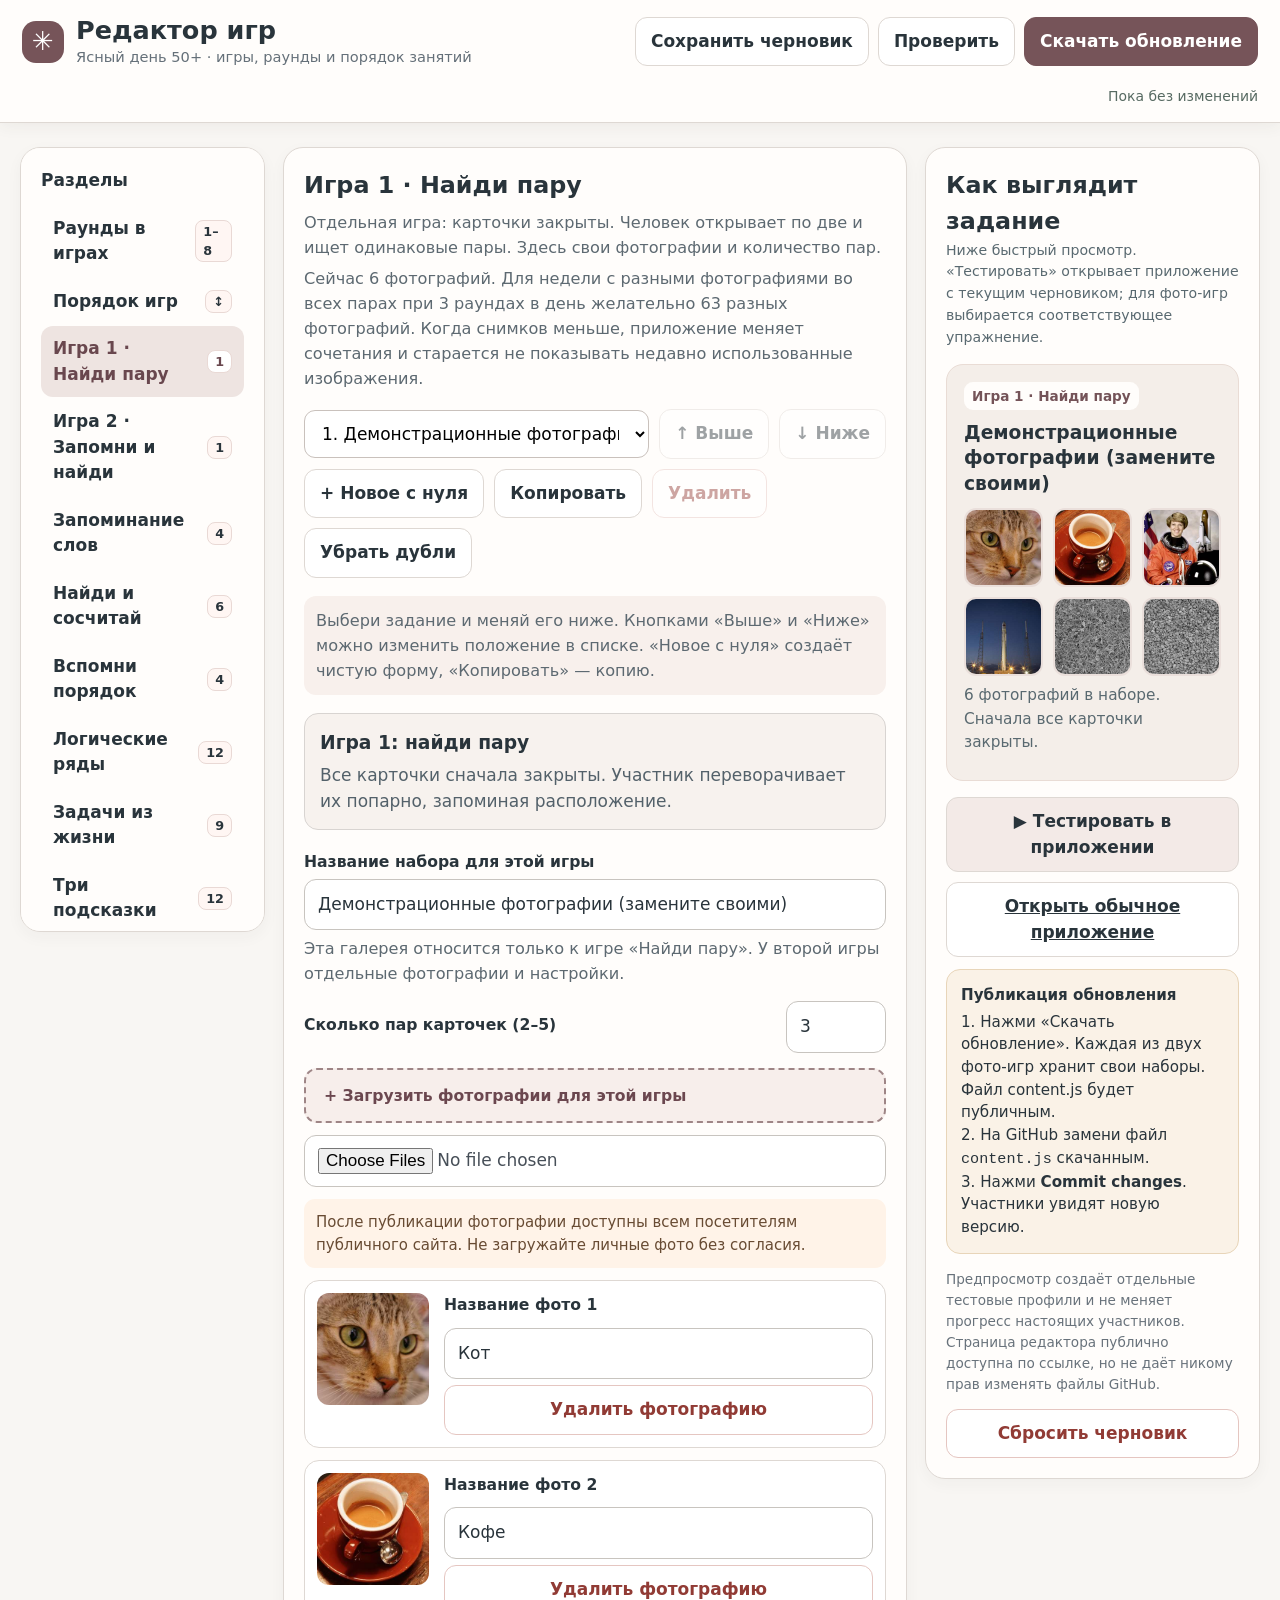
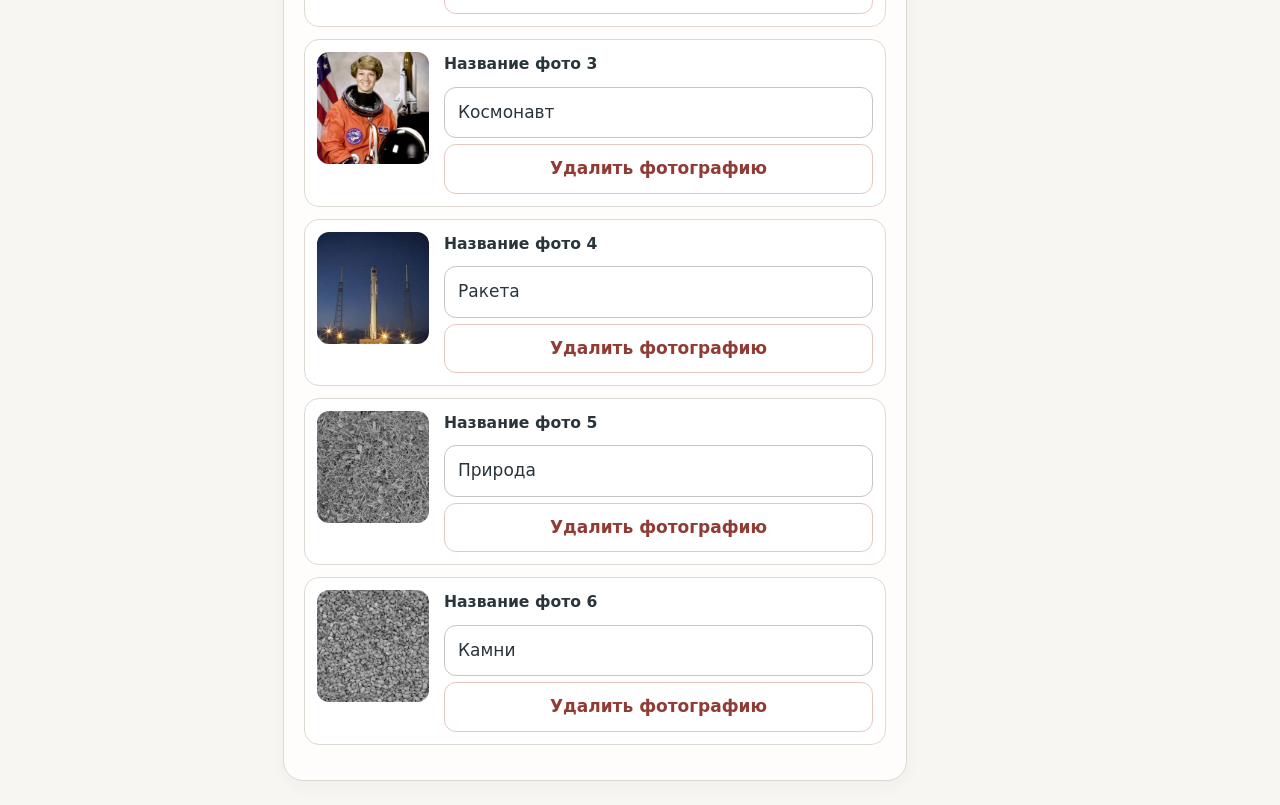
==== commit 90fc99f1: "Add files via upload" ====
--- a/studio.html
+++ b/studio.html
@@ -21,6 +21,12 @@
 .order-item{display:flex;align-items:center;gap:12px;background:#fff;border:1px solid #d9d2ce;border-radius:12px;padding:10px 12px;margin:8px 0}
 .order-num{min-width:27px;font-weight:750;color:#765459;text-align:center}.order-name{flex:1;font-weight:700;line-height:1.4}.order-actions{display:flex;gap:6px}.order-actions button{width:46px;height:46px;border:1px solid #c9b9b9;border-radius:11px;background:#f9f3ef;font-size:1.35rem;font-weight:800;color:#5e434b}.order-actions button:disabled{opacity:.3}
 @media(max-width:480px){.order-item{gap:5px;padding:9px 7px}.order-actions button{width:41px;height:43px}.order-name{font-size:.9rem}}
+
+.round-item{display:grid;grid-template-columns:minmax(175px,1fr) auto;align-items:center;gap:14px;padding:14px 15px;margin:10px 0;border:1px solid #e2dad5;border-radius:15px;background:white}
+.round-name{font-weight:750;color:#29343b}.round-note{font-size:.82rem;color:#5d6971;margin-top:3px}
+.round-controls{display:flex;gap:6px;align-items:center}.round-controls button{width:43px;height:45px;border:1.5px solid #c9b9b9;background:#f9f3ef;color:#644851;border-radius:11px;font-size:1.35rem;font-weight:800}.round-controls button:disabled{opacity:.35}
+.round-controls input{width:66px;height:45px;text-align:center;border:1.5px solid #c9b9b9;border-radius:11px;background:#fff;color:#29343b;font-size:1.05rem;font-weight:750}.round-controls input:disabled{background:#f2efec}
+@media(max-width:500px){.round-item{gap:8px;padding:12px 10px;grid-template-columns:minmax(120px,1fr) auto}.round-controls input{width:48px}.round-controls button{width:36px;height:42px}}
 </style>
 <script src="./content.js" defer></script>
 <script defer>
@@ -49,6 +55,14 @@
 // Приоритет порядка игр внутри ежедневных комплексов. Выбор игр продолжает меняться по дням.
 const DEFAULT_PLAN_ORDER=['words','changes','picturepairs','focus','symbols','picturefind','sequence','logic','association','wordfluency','planning','everyday','neuro','calm'];
 const GAME_TITLES={words:'Запоминание слов',changes:'Что исчезло?',picturepairs:'Найди пару',focus:'Найди и сосчитай',symbols:'Найди символ',picturefind:'Запомни и найди',sequence:'Вспомни порядок',logic:'Продолжи ряд',association:'Три подсказки',wordfluency:'Подбери слова',planning:'Расставь по порядку',everyday:'Задачи из жизни',neuro:'Нейрогимнастика',calm:'Спокойное дыхание'};
+const DEFAULT_ROUNDS={picturepairs:3,picturefind:3,words:3,focus:4,sequence:3,logic:4,everyday:4,calm:1,neuro:5,changes:3,symbols:4,association:4,wordfluency:3,planning:3};
+function roundMax(type){return type==='calm'?1:type==='neuro'?Math.max(1,content?.NEURO_STEPS?.length||5):8}
+function normalizeRoundCounts(o){const counts=o.ROUND_COUNTS&&typeof o.ROUND_COUNTS==='object'&&!Array.isArray(o.ROUND_COUNTS)?o.ROUND_COUNTS:{};
+ o.ROUND_COUNTS=Object.fromEntries(Object.entries(DEFAULT_ROUNDS).map(([type,fallback])=>{
+ const n=Number(counts[type]),max=type==='neuro'?Math.max(1,o.NEURO_STEPS?.length||5):type==='calm'?1:8;
+ return [type,Number.isInteger(n)&&n>=1&&n<=max?n:Math.min(fallback,max)];
+ }));return o;}
+
 function normalizePlanOrder(o){const v=Array.isArray(o.PLAN_ORDER)?o.PLAN_ORDER:[];o.PLAN_ORDER=[...new Set([...v.filter(x=>DEFAULT_PLAN_ORDER.includes(x)),...DEFAULT_PLAN_ORDER])];return o;}
 
 function migratePhotoCollections(obj){
@@ -57,7 +71,7 @@
   if(!Array.isArray(obj[key]))obj[key]=clone(legacy).map((s,i)=>({...s,id:(key==='PICTURE_PAIR_SETS'?'pair-':'memory-')+(s.id||i)}));
   for(const rec of obj[key]){if(key==='PICTURE_MEMORY_SETS'&&rec.studySeconds===undefined)rec.studySeconds=15;}
  }
- return normalizePlanOrder(obj);
+ return normalizeRoundCounts(normalizePlanOrder(obj));
 }
 const $=id=>document.getElementById(id);
 function inform(msg,problem=false){const el=$('notify');el.textContent=msg;el.style.background=problem?'#894b42':'#263d34';el.classList.add('visible');setTimeout(()=>el.classList.remove('visible'),2600)}
@@ -65,19 +79,31 @@
 function saveDraft(){try{localStorage.setItem(KEY,JSON.stringify(content));$('status').textContent='Черновик сохранён в этом браузере';$('status').classList.remove('warning')}catch(e){$('status').textContent='Не удалось сохранить черновик. Скачай файл.';$('status').classList.add('warning')}}
 function markSaved(){clearTimeout(statusTimer);$('status').textContent='Сохранение…';statusTimer=setTimeout(saveDraft,300)}
 function humanItem(item,idx,type){if(PHOTO_KEYS.includes(type))return `${idx+1}. ${item.title||'Набор фотографий'} (${item.images?.length||0} фото)`;if(Array.isArray(item))return `${idx+1}. ${item.slice(0,3).join(' · ')}${item.length>3?'…':''}`;return `${idx+1}. ${item.title||item.q||item.name||item.clues?.join(' + ')||'Задание'}`.slice(0,80)}
-function listTypes(){const list=$('groups');list.innerHTML=`<button class="group ${selectedType==='__ORDER__'?'selected':''}" type="button" data-type="__ORDER__">Порядок игр <span class="counter">↕</span></button>`+Object.keys(CATALOG).map(k=>`<button class="group ${k===selectedType?'selected':''}" data-type="${k}" type="button">${htmlEscape(CATALOG[k].name)} <span class="counter">${content[k].length}</span></button>`).join('');list.querySelectorAll('button').forEach(b=>b.addEventListener('click',()=>{selectedType=b.dataset.type;selectedIndex=0;renderAll()}))}
+function listTypes(){const list=$('groups');list.innerHTML=`<button class="group ${selectedType==='__ROUNDS__'?'selected':''}" type="button" data-type="__ROUNDS__">Раунды в играх <span class="counter">1–8</span></button><button class="group ${selectedType==='__ORDER__'?'selected':''}" type="button" data-type="__ORDER__">Порядок игр <span class="counter">↕</span></button>`+Object.keys(CATALOG).map(k=>`<button class="group ${k===selectedType?'selected':''}" data-type="${k}" type="button">${htmlEscape(CATALOG[k].name)} <span class="counter">${content[k].length}</span></button>`).join('');list.querySelectorAll('button').forEach(b=>b.addEventListener('click',()=>{selectedType=b.dataset.type;selectedIndex=0;renderAll()}))}
 function getItems(){return content[selectedType]}
 function removeDuplicates(){let removed=0;for(const key of Object.keys(CATALOG)){
  const list=content[key],seen=new Set();content[key]=list.filter(item=>{let fingerprint=JSON.stringify(item);if(seen.has(fingerprint)){removed++;return false}seen.add(fingerprint);return true});
  }
  selectedIndex=0;markSaved();renderAll();inform(removed?`Удалено повторов: ${removed}`:'Одинаковых заданий не найдено');}
-function moveEntry(direction){if(selectedType==='__ORDER__')return;const list=getItems();const to=selectedIndex+direction;if(to<0||to>=list.length)return;[list[selectedIndex],list[to]]=[list[to],list[selectedIndex]];selectedIndex=to;markSaved();renderAll();inform('Задание перемещено');}
+function moveEntry(direction){if(selectedType==='__ORDER__'||selectedType==='__ROUNDS__')return;const list=getItems();const to=selectedIndex+direction;if(to<0||to>=list.length)return;[list[selectedIndex],list[to]]=[list[to],list[selectedIndex]];selectedIndex=to;markSaved();renderAll();inform('Задание перемещено');}
 function renderGameOrder(){
   const host=$('fields');const order=content.PLAN_ORDER;
   host.hidden=false;
   host.innerHTML=`<div class="editor-game-explain"><strong>Очередность упражнений</strong><p>Перемещай игры кнопками ↑ и ↓. Этот порядок используется в ежедневных занятиях на 15, 20 и 30 минут. Состав игр по-прежнему чередуется по дням. Уже начатые занятия не изменятся.</p></div><div id="order-items">${order.map((k,i)=>`<div class="order-item"><span class="order-num">${i+1}.</span><span class="order-name">${htmlEscape(GAME_TITLES[k])}</span><div class="order-actions"><button data-move-order="-1" data-index="${i}" ${i===0?'disabled':''} title="Выше" aria-label="${htmlEscape(GAME_TITLES[k])}: выше">↑</button><button data-move-order="1" data-index="${i}" ${i===order.length-1?'disabled':''} title="Ниже" aria-label="${htmlEscape(GAME_TITLES[k])}: ниже">↓</button></div></div>`).join('')}</div><p class="footer-note">Это приоритет расположения игр, а не обязательное участие каждой игры каждый день. Например, две фото-игры по-прежнему чередуются.</p>`;
   host.querySelectorAll('[data-move-order]').forEach(btn=>btn.addEventListener('click',()=>{const i=Number(btn.dataset.index),j=i+Number(btn.dataset.moveOrder);if(j<0||j>=order.length)return;[order[i],order[j]]=[order[j],order[i]];markSaved();renderAll();}));
   $('mini').innerHTML=`<span class="tag">Порядок игр</span><h3>Порядок, который ты настроила</h3><ol>${order.map(k=>`<li>${htmlEscape(GAME_TITLES[k])}</li>`).join('')}</ol>`;
+}
+function renderRounds(){
+ const host=$('fields');host.hidden=false;
+ const rows=DEFAULT_PLAN_ORDER.map(type=>{
+  const val=content.ROUND_COUNTS[type],max=roundMax(type),fixed=type==='calm';
+  return `<div class="round-item"><div><div class="round-name">${htmlEscape(GAME_TITLES[type])}</div><div class="round-note">${fixed?'Одна дыхательная практика, без дополнительных раундов':type==='neuro'?'Движений в опубликованном комплексе: '+max:'Можно выбрать от 1 до 8 раундов'}</div></div><div class="round-controls"><button type="button" data-round-step="-1" data-round-type="${type}" aria-label="Уменьшить: ${htmlEscape(GAME_TITLES[type])}" ${val<=1?'disabled':''}>−</button><input data-round-type="${type}" aria-label="Раундов: ${htmlEscape(GAME_TITLES[type])}" type="number" inputmode="numeric" min="1" max="${max}" value="${val}" ${fixed?'disabled':''}/><button type="button" data-round-step="1" data-round-type="${type}" aria-label="Увеличить: ${htmlEscape(GAME_TITLES[type])}" ${val>=max?'disabled':''}>+</button></div></div>`;
+ }).join('');
+ host.innerHTML=`<div class="editor-game-explain"><strong>Сколько заданий будет в одной игре</strong><p>Для каждой игры своё количество раундов. Например, логика — 3, поиск пар — 5, слова — 2. Запас вопросов и фотографий в библиотеке от этого не меняется.</p></div><div class="callout"><b>Как это влияет на 20-минутный комплекс</b>Больше раундов — длиннее занятие, меньше — короче. 20 минут остаётся ориентиром, приложение не ускоряет человека и не ставит таймер на решение.</div><div id="round-items">${rows}</div><p class="footer-note">Раунды изменятся со следующего запуска игры. Уже начатые участниками задания останутся с прежним количеством.</p>`;
+ function update(type,n){const max=roundMax(type);const next=Math.max(1,Math.min(max,Math.round(Number(n)||1)));content.ROUND_COUNTS[type]=next;markSaved();renderRounds();}
+ host.querySelectorAll('[data-round-step]').forEach(b=>b.addEventListener('click',()=>{const t=b.dataset.roundType;update(t,content.ROUND_COUNTS[t]+Number(b.dataset.roundStep))}));
+ host.querySelectorAll('input[data-round-type]').forEach(el=>el.addEventListener('change',()=>update(el.dataset.roundType,el.value)));
+ $('mini').innerHTML=`<span class="tag">Раунды в играх</span><h3>Твои настройки</h3><div>${DEFAULT_PLAN_ORDER.map(t=>`<div class="choice">${htmlEscape(GAME_TITLES[t])}: <strong>${content.ROUND_COUNTS[t]}</strong></div>`).join('')}</div><p class="hint">Нажми «Скачать обновление» и опубликуй content.js, чтобы настройки получили все участники.</p>`;
 }
 function renderEntryList(){let a=getItems();if(selectedIndex>=a.length)selectedIndex=Math.max(0,a.length-1);$('entry-select').innerHTML=a.map((x,i)=>`<option value="${i}">${htmlEscape(humanItem(x,i,selectedType))}</option>`).join('');$('entry-select').value=String(selectedIndex);$('empty').hidden=a.length!==0;$('fields').hidden=a.length===0;$('delete').disabled=a.length<=1;$('duplicate').disabled=a.length===0;$('move-up').disabled=a.length===0||selectedIndex===0;$('move-down').disabled=a.length===0||selectedIndex===a.length-1}
 function fieldText(v,kind){if(kind==='paragraphs')return Array.isArray(v)?v.join('\n\n'):toText(v);if(kind==='lines')return Array.isArray(v)?v.join('\n'):toText(v);return toText(v)}
@@ -124,19 +150,19 @@
 else if(rec.steps){h+=`<h3>${htmlEscape(rec.q)}</h3>${rec.steps.map((step,i)=>`<div class="choice">${i+1}. ${htmlEscape(step)}</div>`).join('')}`}
 else if(rec.paras){h+=`<h3>${htmlEscape(rec.title)}</h3>${rec.paras.slice(0,2).map(p=>`<p>${htmlEscape(p)}</p>`).join('')}`}
 else{h+=`<h3>${htmlEscape(rec.title||rec.name||'Новое упражнение')}</h3><p>${htmlEscape(rec.hint||rec.desc||rec.instruction||'Заполните поля слева.')}</p>`}host.innerHTML=h}
-function libraryWarning(){const items=getItems();if(!Array.isArray(items)||selectedType==='__ORDER__')return '';
- const rounds={LOGIC:4,EVERYDAY:4,ASSOCIATIONS:4,SPEECH_PROMPTS:3,PLANNING_TASKS:3,FOCUS_POOLS:4,PICTURE_PAIR_SETS:3,PICTURE_MEMORY_SETS:3};
+function libraryWarning(){const items=getItems();if(!Array.isArray(items)||selectedType==='__ORDER__'||selectedType==='__ROUNDS__')return '';
+ const rounds={LOGIC:content.ROUND_COUNTS.logic,EVERYDAY:content.ROUND_COUNTS.everyday,ASSOCIATIONS:content.ROUND_COUNTS.association,SPEECH_PROMPTS:content.ROUND_COUNTS.wordfluency,PLANNING_TASKS:content.ROUND_COUNTS.planning,FOCUS_POOLS:content.ROUND_COUNTS.focus,PICTURE_PAIR_SETS:content.ROUND_COUNTS.picturepairs,PICTURE_MEMORY_SETS:content.ROUND_COUNTS.picturefind};
  const needed=7*(rounds[selectedType]||0);
  if(!needed)return '';
  if(['PICTURE_PAIR_SETS','PICTURE_MEMORY_SETS'].includes(selectedType)){
   const photos=items.reduce((n,set)=>n+(set.images||[]).filter(im=>im.src).length,0);
   const perRound=selectedType==='PICTURE_PAIR_SETS'?Math.max(2,Math.min(5,Number(items[0]?.pairs)||3)):1;
   const minimum=needed*perRound;
-  return `<p class="desc">Сейчас ${photos} фотографий. Для недели с разными ${selectedType==='PICTURE_PAIR_SETS'?'фотографиями во всех парах':'образцами для запоминания'} при 3 раундах в день желательно ${minimum} разных фотографий. Когда снимков меньше, приложение меняет сочетания и старается не показывать недавно использованные изображения.</p>`;
+  return `<p class="desc">Сейчас ${photos} фотографий. Для недели с разными ${selectedType==='PICTURE_PAIR_SETS'?'фотографиями во всех парах':'образцами для запоминания'} при ${rounds[selectedType]} раундах в день желательно ${minimum} разных фотографий. Когда снимков меньше, приложение меняет сочетания и старается не показывать недавно использованные изображения.</p>`;
  }
  return items.length<needed?`<p class="desc">В библиотеке ${items.length} заданий. Для недели с минимальными повторами при ${rounds[selectedType]} раундах в день желательно около ${needed}. Пока вариантов меньше, программа будет повторять давно показанные раньше новых.</p>`:'';
 }
-function renderAll(){if(selectedType==='__ORDER__'){ $('section-title').textContent='Порядок игр в занятиях';$('section-desc').textContent='Здесь можно менять очередность игр для ежедневных занятий, включая основной режим 20 минут.';listTypes();$('entry-tools').hidden=true;$('edit-hint').hidden=true;$('empty').hidden=true;$('errors').hidden=true;renderGameOrder();return;}$('entry-tools').hidden=false;$('edit-hint').hidden=false;const cfg=CATALOG[selectedType];$('section-title').textContent=cfg.name;$('section-desc').textContent=cfg.desc;listTypes();renderEntryList();renderFields();renderMini();const note=libraryWarning();if(note)$('section-desc').insertAdjacentHTML('beforeend',note)}
+function renderAll(){if(selectedType==='__ROUNDS__'){$('section-title').textContent='Раунды в играх';$('section-desc').textContent='У каждой игры можно настроить своё количество раундов.';listTypes();$('entry-tools').hidden=true;$('edit-hint').hidden=true;$('empty').hidden=true;$('errors').hidden=true;renderRounds();return;}if(selectedType==='__ORDER__'){ $('section-title').textContent='Порядок игр в занятиях';$('section-desc').textContent='Здесь можно менять очередность игр для ежедневных занятий, включая основной режим 20 минут.';listTypes();$('entry-tools').hidden=true;$('edit-hint').hidden=true;$('empty').hidden=true;$('errors').hidden=true;renderGameOrder();return;}$('entry-tools').hidden=false;$('edit-hint').hidden=false;const cfg=CATALOG[selectedType];$('section-title').textContent=cfg.name;$('section-desc').textContent=cfg.desc;listTypes();renderEntryList();renderFields();renderMini();const note=libraryWarning();if(note)$('section-desc').insertAdjacentHTML('beforeend',note)}
 function newRow(type){
  if(PHOTO_KEYS.includes(type))return {id:(type==='PICTURE_PAIR_SETS'?'pairs-':'memory-')+Date.now().toString(36)+Math.random().toString(36).slice(2,6),title:'Новый набор фотографий',pairs:3,findOptions:5,studySeconds:15,images:[]};
  if(CATALOG[type].kind==='list')return [];
@@ -147,6 +173,11 @@
 }
 function readErrors(){
  let problems=[];
+ for(const type of Object.keys(DEFAULT_ROUNDS)){
+  const n=content.ROUND_COUNTS?.[type];
+  if(!Number.isInteger(n)||n<1||n>roundMax(type))problems.push(`${GAME_TITLES[type]}: выберите от 1 до ${roundMax(type)} раундов`);
+ }
+
  for(const type of Object.keys(CATALOG)){
   const a=content[type];
   if(!Array.isArray(a)||!a.length){problems.push(`${CATALOG[type].name}: нет заданий`);continue;}
@@ -210,11 +241,11 @@
 </script>
 </head>
 <body>
-<header><div class="top"><div class="logo"><div class="mark" aria-hidden="true">✳</div><div><h1>Редактор игр</h1><p class="sub">Ясный день 50+ · игры, задания и порядок занятий</p></div></div><div class="actions"><button class="button" id="save" type="button">Сохранить черновик</button><button class="button" id="check" type="button">Проверить</button><button class="button primary" id="download" type="button">Скачать обновление</button></div><div class="status" id="status" aria-live="polite">Загрузка…</div></div></header>
+<header><div class="top"><div class="logo"><div class="mark" aria-hidden="true">✳</div><div><h1>Редактор игр</h1><p class="sub">Ясный день 50+ · игры, раунды и порядок занятий</p></div></div><div class="actions"><button class="button" id="save" type="button">Сохранить черновик</button><button class="button" id="check" type="button">Проверить</button><button class="button primary" id="download" type="button">Скачать обновление</button></div><div class="status" id="status" aria-live="polite">Загрузка…</div></div></header>
 <main>
 <aside class="panel sidebar"><h2>Разделы</h2><div class="groups" id="groups"></div><div class="callout"><b>Как устроено сохранение</b>Изменения в редакторе видны только тебе, пока не загрузишь обновлённый файл на GitHub.</div></aside>
 <section class="panel"><div class="topline"><div><h2 id="section-title"></h2><p class="desc" id="section-desc"></p></div></div><div class="entry-tools" id="entry-tools"><select aria-label="Выберите задание" id="entry-select"></select><button class="button" type="button" id="move-up" title="Переместить выбранное задание выше">↑ Выше</button><button class="button" type="button" id="move-down" title="Переместить выбранное задание ниже">↓ Ниже</button><button class="button" id="add" type="button">+ Новое с нуля</button><button class="button" id="duplicate" type="button">Копировать</button><button class="button warn" id="delete" type="button">Удалить</button><button class="button" id="dedupe" type="button">Убрать дубли</button></div><p class="desc" id="edit-hint">Выбери задание и меняй его ниже. Кнопками «Выше» и «Ниже» можно изменить положение в списке. «Новое с нуля» создаёт чистую форму, «Копировать» — копию.</p><div id="empty" class="entryempty" hidden>Здесь пока нет заданий. Нажмите «Добавить».</div><div id="fields"></div><div id="errors" class="callout" hidden aria-live="polite"></div></section>
-<aside class="panel preview-panel"><h2>Как выглядит задание</h2><p class="hint">Ниже быстрый просмотр. Нажмите «Тестировать», чтобы сразу открыть именно выбранную фото-игру с её настройками.</p><div class="mini" id="mini"></div><div class="stages"><button class="button soft" id="preview" type="button">▶ Тестировать в приложении</button><a class="button" href="./index.html" target="_blank" rel="noopener">Открыть обычное приложение</a></div><div class="callout"><b>Публикация обновления</b>1. Нажми «Скачать обновление». Каждая из двух фото-игр хранит свои наборы. Файл content.js будет публичным.<br/>2. На GitHub замени файл <code>content.js</code> скачанным.<br/>3. Нажми <strong>Commit changes</strong>. Участники увидят новую версию.</div><p class="footer-note">Предпросмотр создаёт отдельные тестовые профили и не меняет прогресс настоящих участников. Страница редактора публично доступна по ссылке, но не даёт никому прав изменять файлы GitHub.</p><button class="button warn" id="reset" type="button" style="width:100%;margin-top:14px">Сбросить черновик</button></aside>
+<aside class="panel preview-panel"><h2>Как выглядит задание</h2><p class="hint">Ниже быстрый просмотр. «Тестировать» открывает приложение с текущим черновиком; для фото-игр выбирается соответствующее упражнение.</p><div class="mini" id="mini"></div><div class="stages"><button class="button soft" id="preview" type="button">▶ Тестировать в приложении</button><a class="button" href="./index.html" target="_blank" rel="noopener">Открыть обычное приложение</a></div><div class="callout"><b>Публикация обновления</b>1. Нажми «Скачать обновление». Каждая из двух фото-игр хранит свои наборы. Файл content.js будет публичным.<br/>2. На GitHub замени файл <code>content.js</code> скачанным.<br/>3. Нажми <strong>Commit changes</strong>. Участники увидят новую версию.</div><p class="footer-note">Предпросмотр создаёт отдельные тестовые профили и не меняет прогресс настоящих участников. Страница редактора публично доступна по ссылке, но не даёт никому прав изменять файлы GitHub.</p><button class="button warn" id="reset" type="button" style="width:100%;margin-top:14px">Сбросить черновик</button></aside>
 </main><div id="notify" class="notify" role="status" aria-live="polite"></div>
 </body>
 </html>
